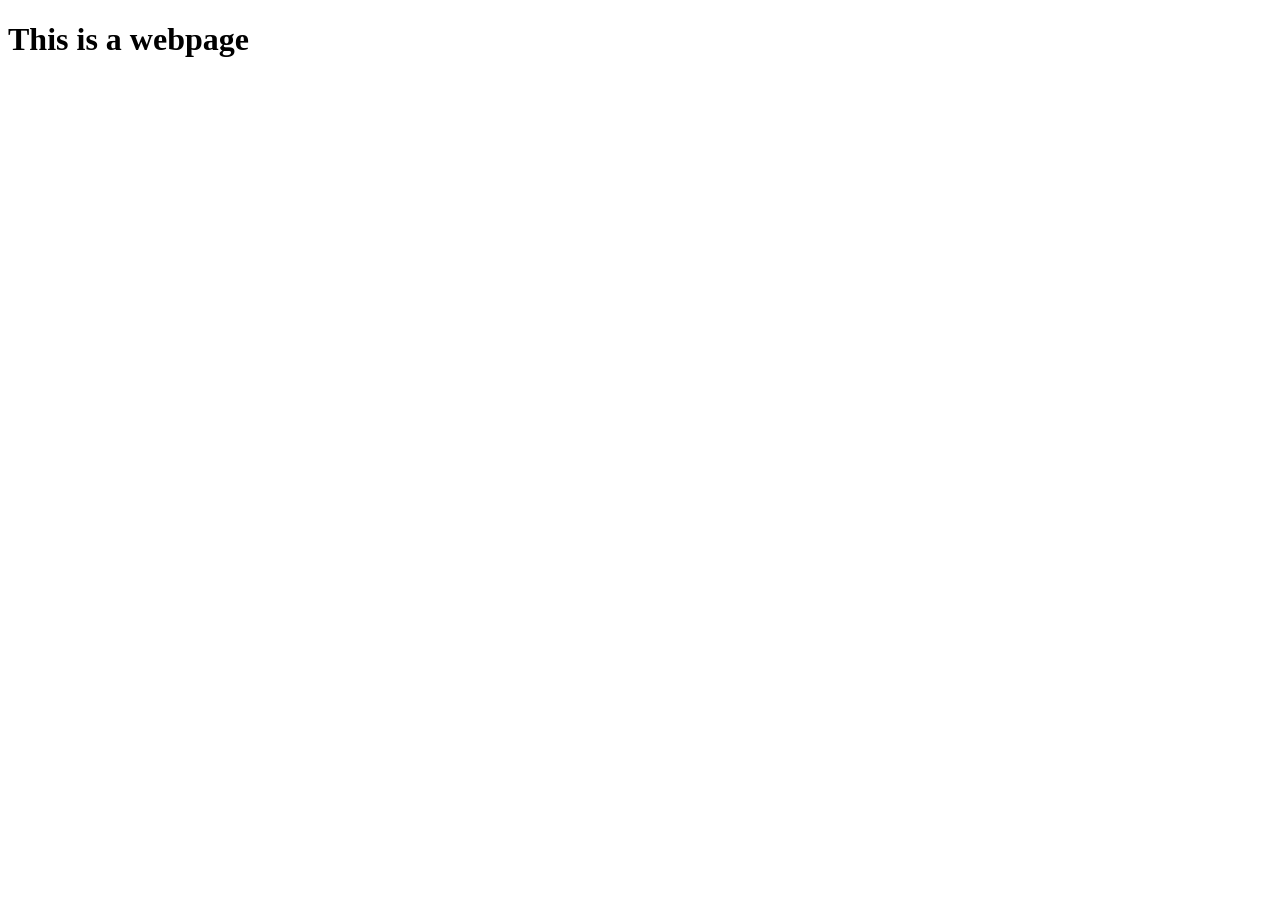
==== index.html @ 3c322d8f "First commit" ====
<!DOCTYPE html>
<html lang="en">
<head>
    <meta charset="UTF-8">
    <meta http-equiv="X-UA-Compatible" content="IE=edge">
    <meta name="viewport" content="width=device-width, initial-scale=1.0">
    <title>Document</title>
</head>
<body>
    <h1>
        This is a webpage 
    </h1>
</body>
</html>
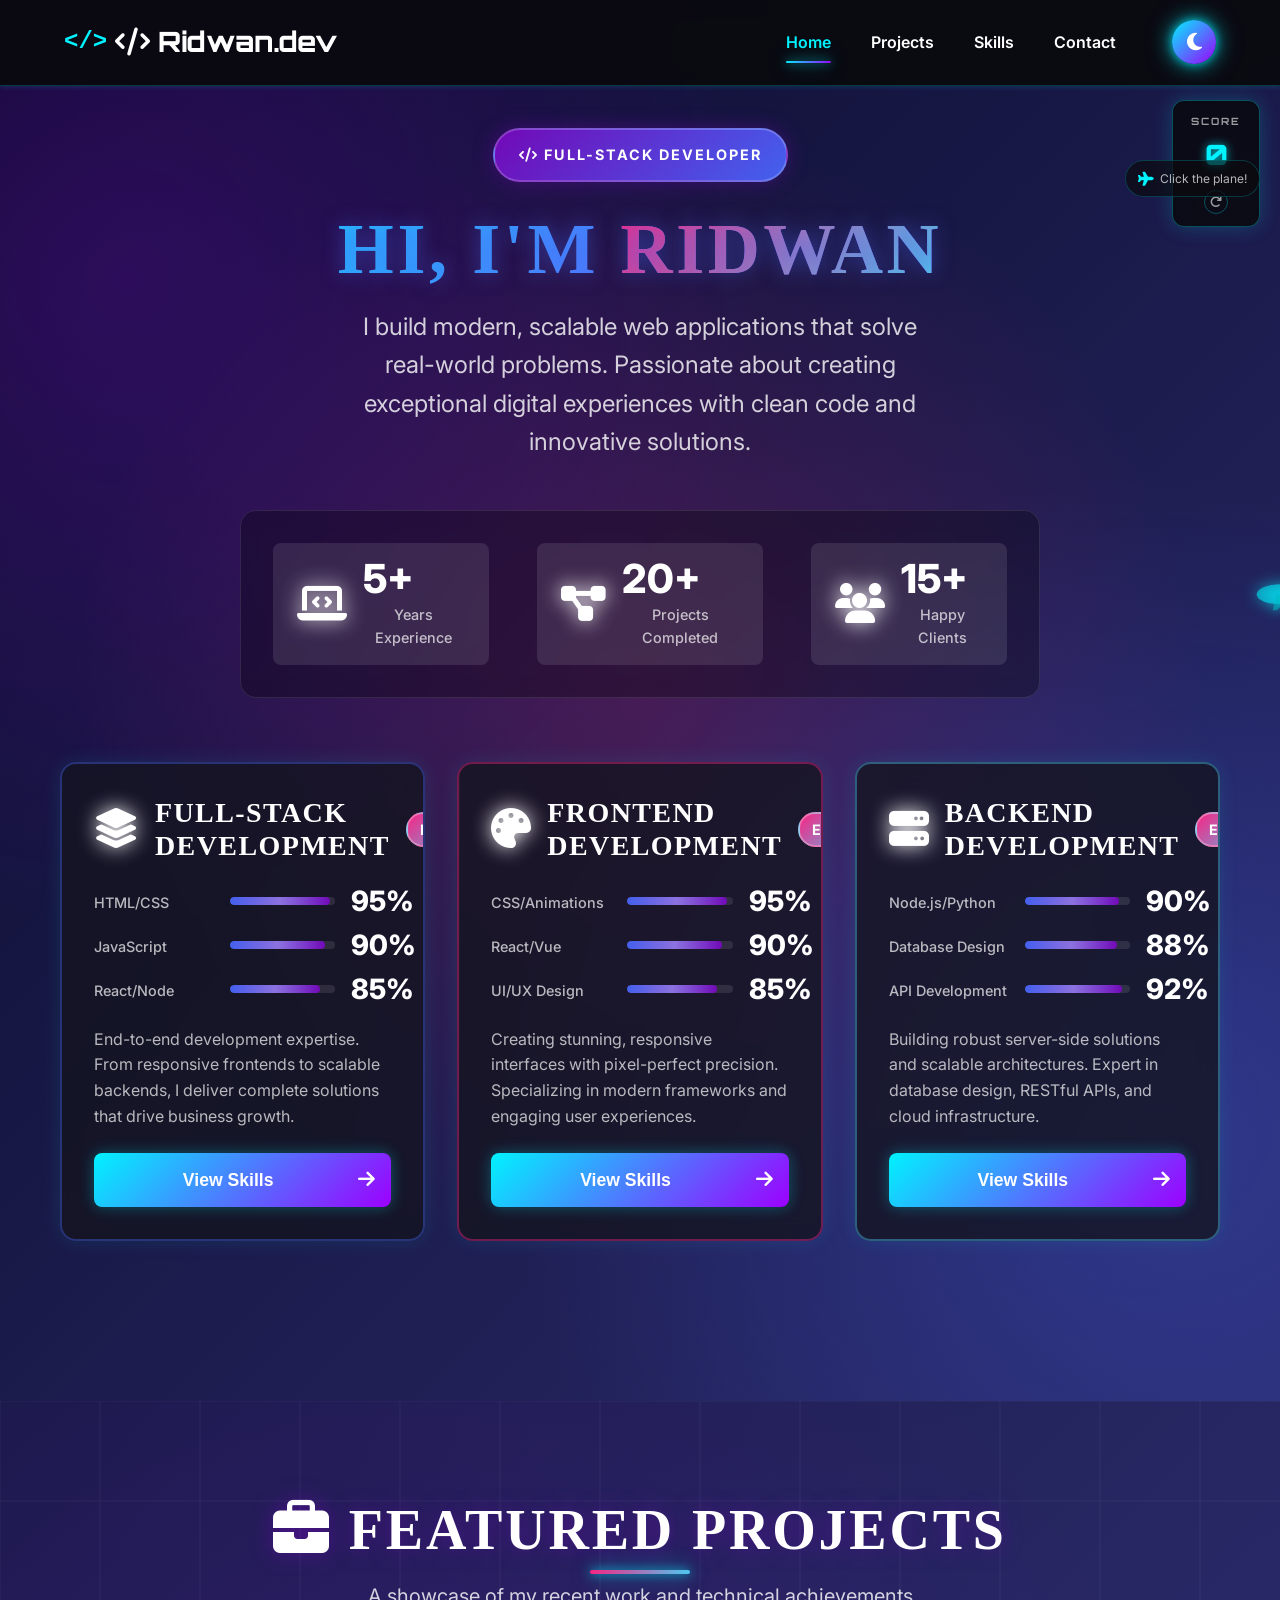
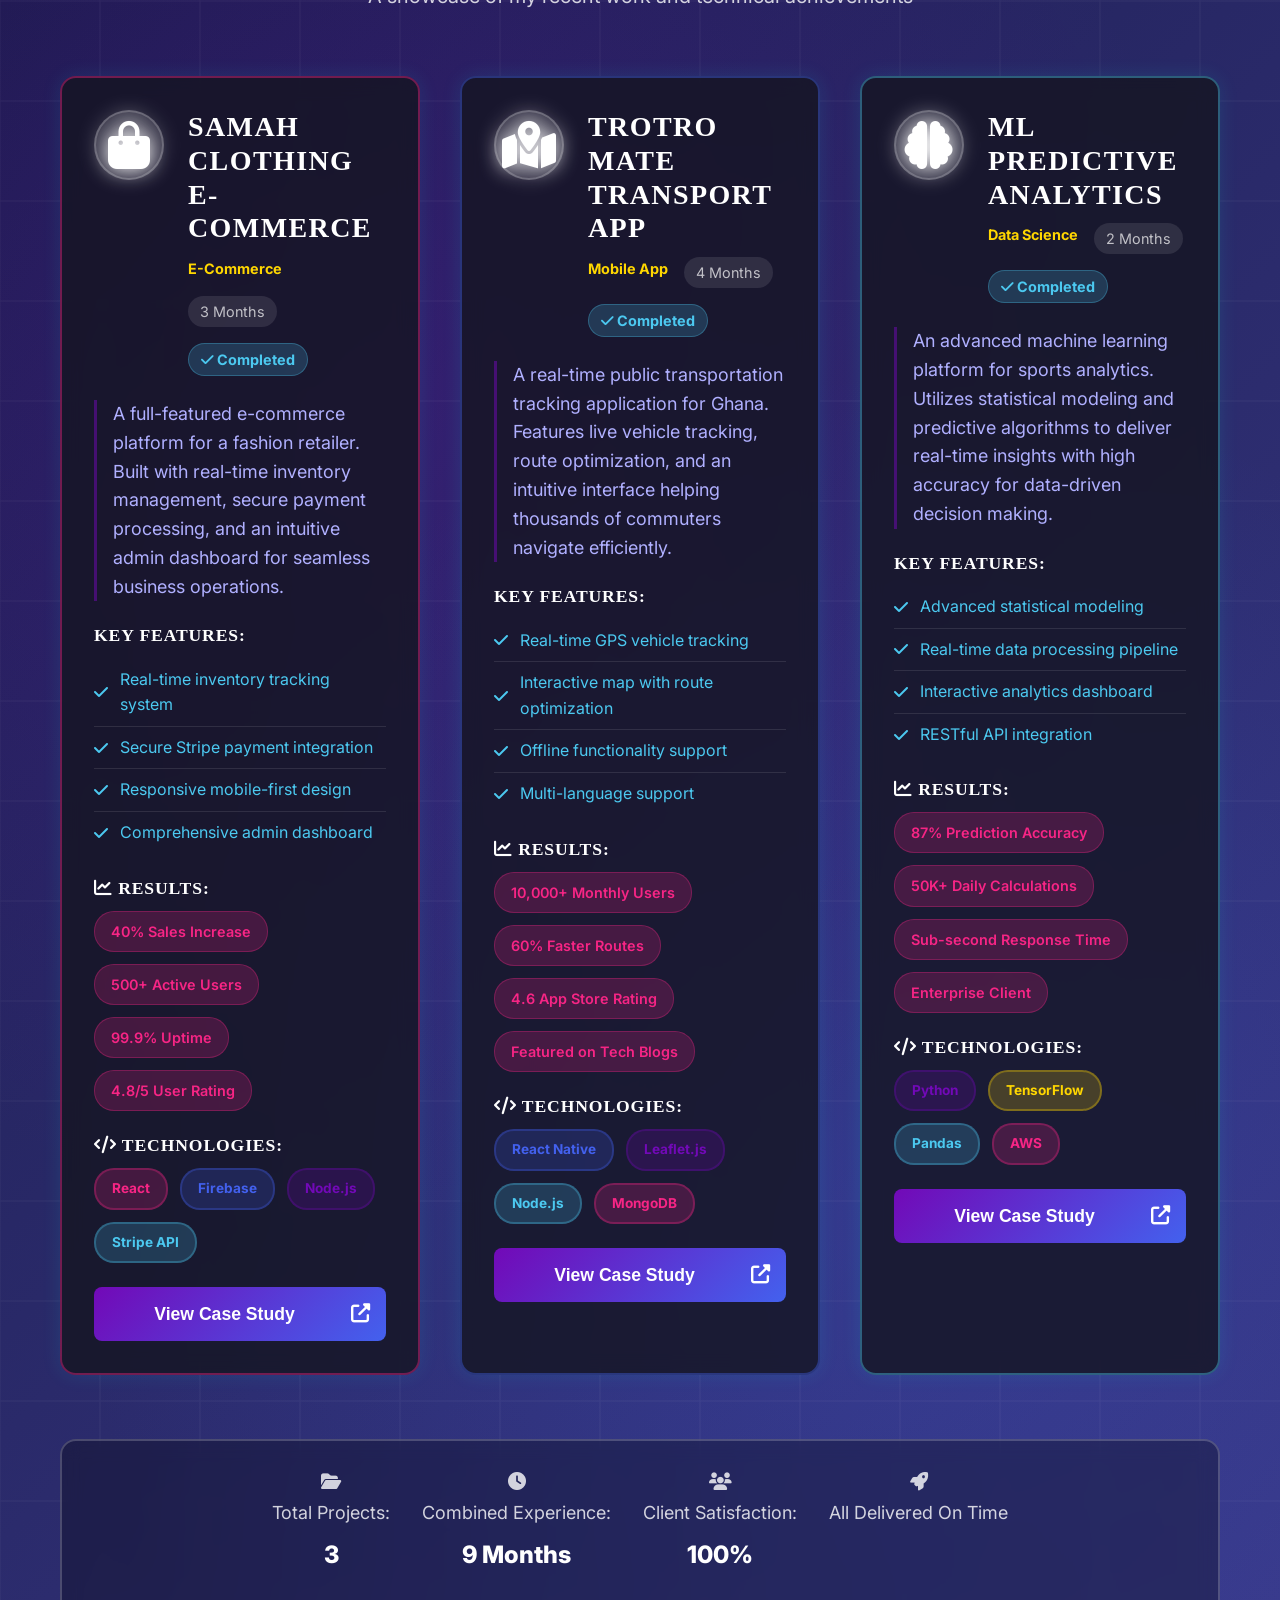
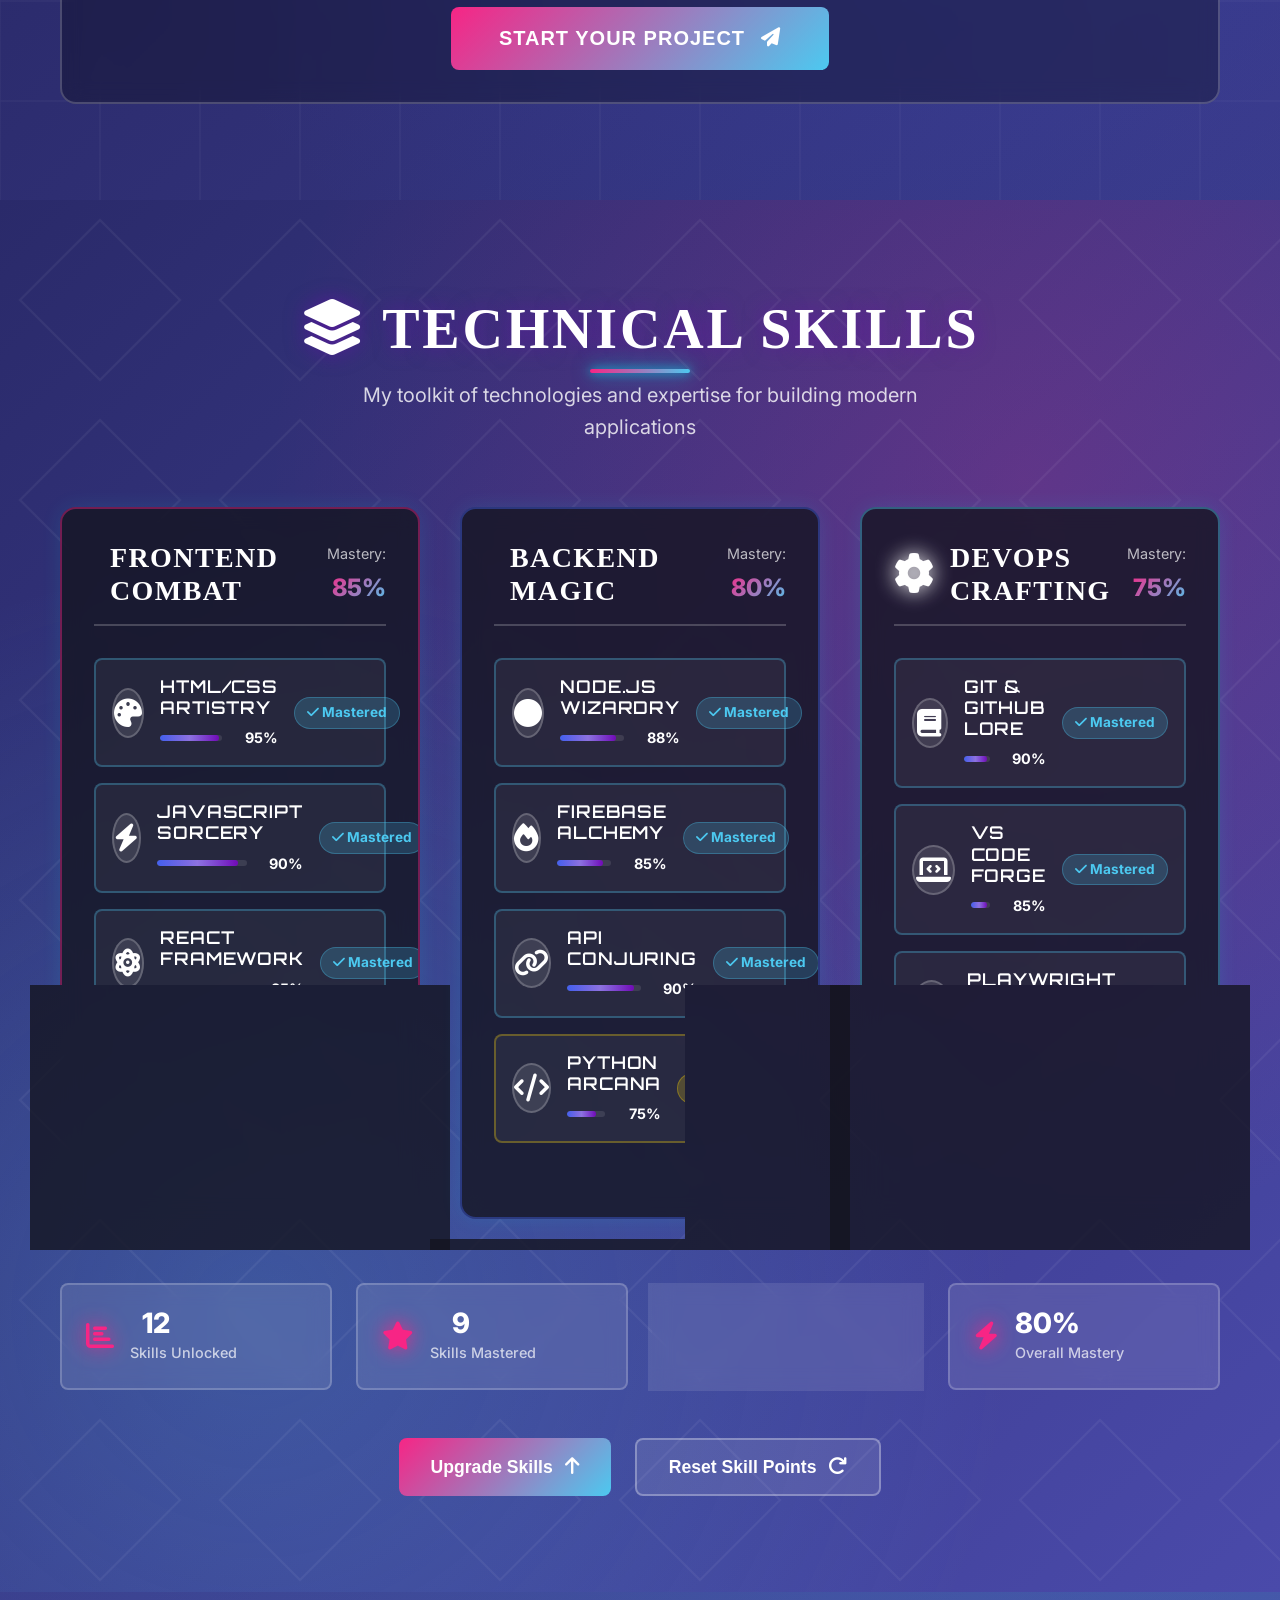
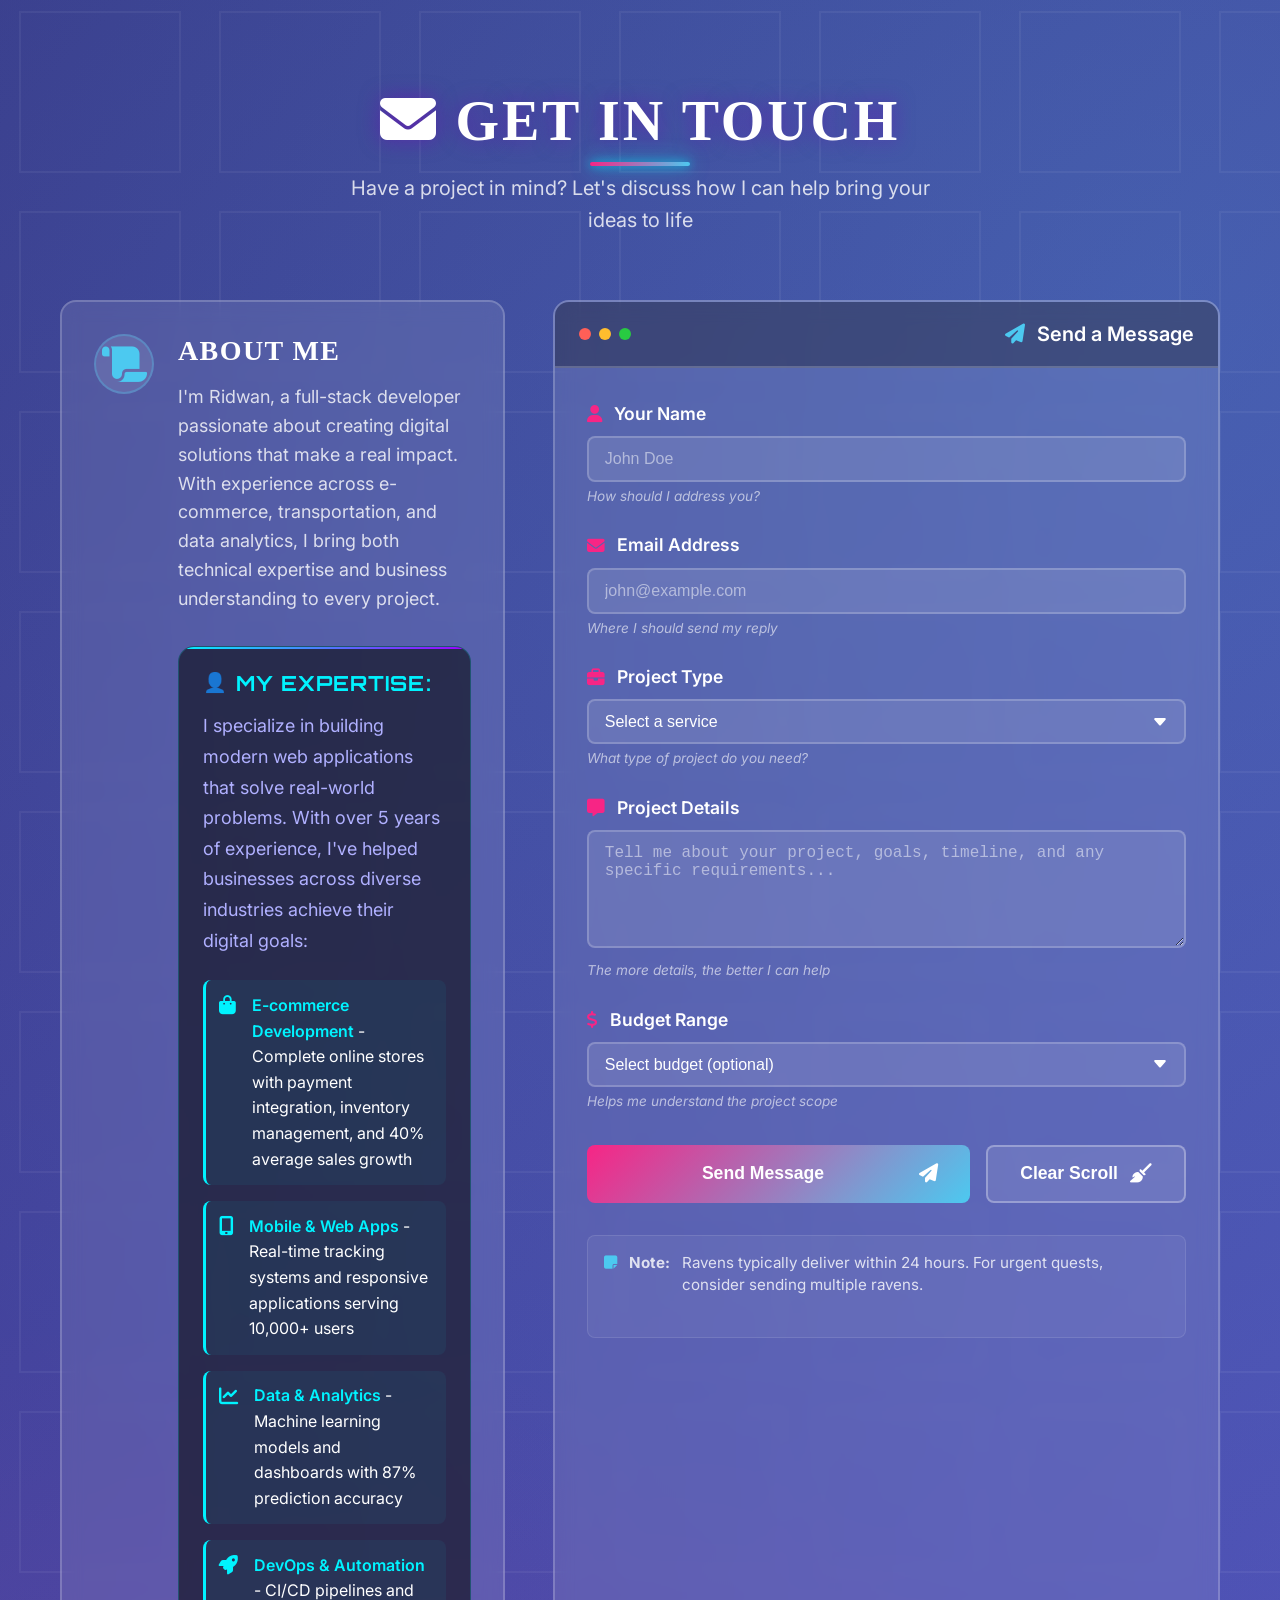
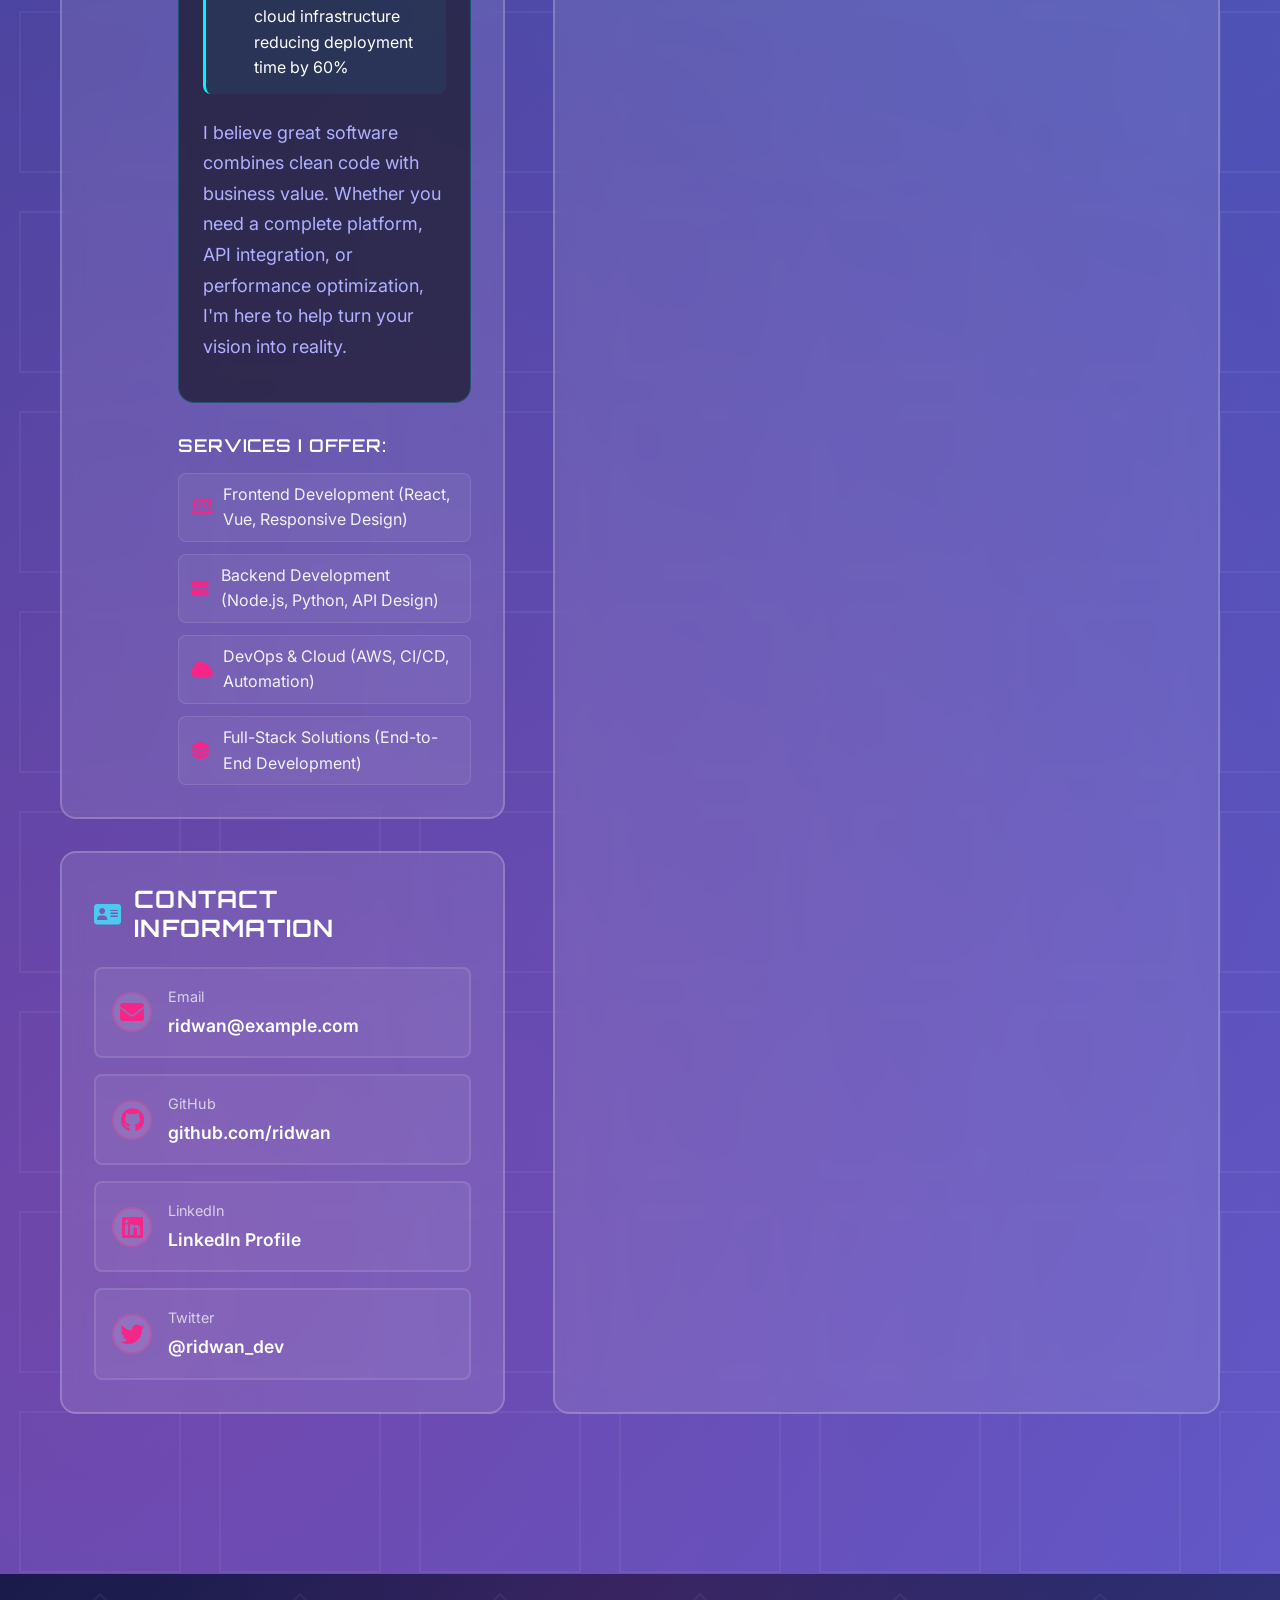
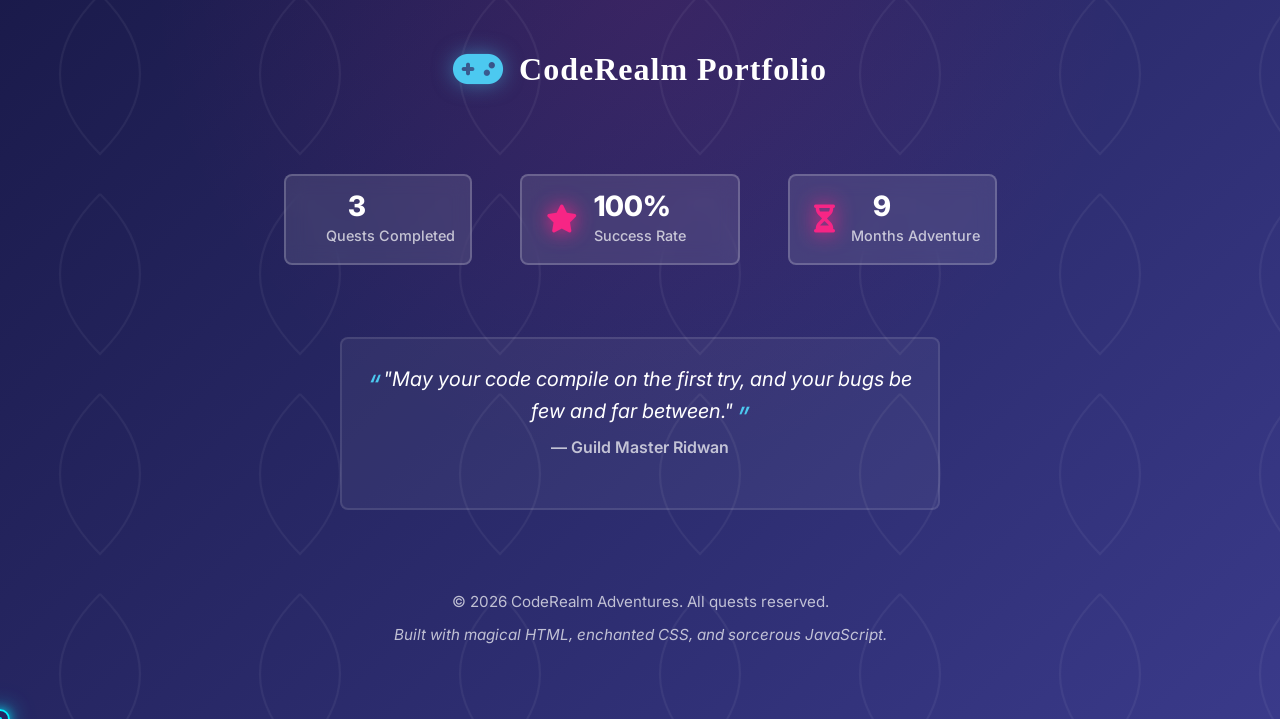
==== commit a66b0db7: "Initial portfolio upload: Cyberpunk RPG portfolio with interactive game overlay" ====
--- a/index.html
+++ b/index.html
@@ -2,13 +2,930 @@
 <html lang="en">
 <head>
     <meta charset="UTF-8">
-    <meta http-equiv="X-UA-Compatible" content="IE=edge">
     <meta name="viewport" content="width=device-width, initial-scale=1.0">
-    <title>Document</title>
+    <title>Ridwan - Portfolio</title>
+    <link rel="icon" href="data:image/svg+xml,<svg xmlns='http://www.w3.org/2000/svg' viewBox='0 0 100 100'><text y='.9em' font-size='90'>🎵</text></svg>">
+    <link rel="stylesheet" href="style.css">
+    <link rel="stylesheet" href="https://cdnjs.cloudflare.com/ajax/libs/font-awesome/6.4.0/css/all.min.css">
+    <link href="https://fonts.googleapis.com/css2?family=Orbitron:wght@400;500;700;900&family=Inter:wght@300;400;500;600;700&display=swap" rel="stylesheet">
+    <script src="https://cdnjs.cloudflare.com/ajax/libs/gsap/3.12.2/gsap.min.js"></script>
 </head>
 <body>
-    <h1>
-        This is a webpage 
-    </h1>
+    <!-- Game Overlay Canvas -->
+    <div id="game-overlay" class="game-overlay">
+        <canvas id="game-canvas"></canvas>
+        <div class="game-score">
+            <span class="score-label">SCORE</span>
+            <span id="score-value" class="score-value">0</span>
+            <button id="reset-score-btn" class="reset-score-btn" title="Reset Score">
+                <i class="fas fa-redo"></i>
+            </button>
+        </div>
+        <div class="game-instructions">
+            <i class="fas fa-plane"></i> Click the plane!
+        </div>
+    </div>
+    
+    <nav class="navbar">
+        <div class="container">
+            <a href="#hero" class="logo"><i class="fas fa-code"></i> Ridwan.dev</a>
+            <div class="nav-links">
+                <a href="#hero">Home</a>
+                <a href="#projects">Projects</a>
+                <a href="#skills">Skills</a>
+                <a href="#contact">Contact</a>
+                <button class="theme-toggle" id="themeToggle" aria-label="Toggle dark/light mode">
+                    <i class="fas fa-moon"></i>
+                    <i class="fas fa-sun"></i>
+                </button>
+            </div>
+            <button class="menu-toggle" aria-label="Toggle menu" aria-expanded="false"><i class="fas fa-bars"></i></button>
+        </div>
+    </nav>
+
+    <!-- Hero Section -->
+    <section id="hero" class="rpg-hero">
+        <div class="container">
+            <div class="rpg-title-section">
+                <div class="rpg-badge">
+                    <span class="rpg-badge-text"><i class="fas fa-code"></i> FULL-STACK DEVELOPER</span>
+                </div>
+                <h1 class="rpg-title">Hi, I'm <span class="rpg-highlight">Ridwan</span></h1>
+                <p class="rpg-subtitle">I build modern, scalable web applications that solve real-world problems. Passionate about creating exceptional digital experiences with clean code and innovative solutions.</p>
+                
+                <!-- Stats Display -->
+                <div class="rpg-stats-display">
+                    <div class="rpg-stat">
+                        <span class="rpg-stat-icon"><i class="fas fa-laptop-code"></i></span>
+                        <div class="rpg-stat-info">
+                            <span class="rpg-stat-value">5+</span>
+                            <span class="rpg-stat-label">Years Experience</span>
+                        </div>
+                    </div>
+                    <div class="rpg-stat">
+                        <span class="rpg-stat-icon"><i class="fas fa-project-diagram"></i></span>
+                        <div class="rpg-stat-info">
+                            <span class="rpg-stat-value">20+</span>
+                            <span class="rpg-stat-label">Projects Completed</span>
+                        </div>
+                    </div>
+                    <div class="rpg-stat">
+                        <span class="rpg-stat-icon"><i class="fas fa-users"></i></span>
+                        <div class="rpg-stat-info">
+                            <span class="rpg-stat-value">15+</span>
+                            <span class="rpg-stat-label">Happy Clients</span>
+                        </div>
+                    </div>
+                </div>
+            </div>
+
+            <!-- Specializations -->
+            <div class="character-classes">
+                <!-- Full-Stack Development -->
+                <div class="character-card" data-class="paladin">
+                    <div class="character-header">
+                        <span class="character-icon"><i class="fas fa-layer-group"></i></span>
+                        <h3 class="character-name">Full-Stack Development</h3>
+                        <span class="character-level">Expert</span>
+                    </div>
+                    <div class="character-stats">
+                        <div class="stat-bar">
+                            <span class="stat-label">HTML/CSS</span>
+                            <div class="stat-progress">
+                                <div class="stat-fill" style="width: 95%"></div>
+                            </div>
+                            <span class="stat-value">95%</span>
+                        </div>
+                        <div class="stat-bar">
+                            <span class="stat-label">JavaScript</span>
+                            <div class="stat-progress">
+                                <div class="stat-fill" style="width: 90%"></div>
+                            </div>
+                            <span class="stat-value">90%</span>
+                        </div>
+                        <div class="stat-bar">
+                            <span class="stat-label">React/Node</span>
+                            <div class="stat-progress">
+                                <div class="stat-fill" style="width: 85%"></div>
+                            </div>
+                            <span class="stat-value">85%</span>
+                        </div>
+                    </div>
+                    <p class="character-description">End-to-end development expertise. From responsive frontends to scalable backends, I deliver complete solutions that drive business growth.</p>
+                    <button class="btn-select-character" data-class="paladin">
+                        <span class="btn-text">View Skills</span>
+                        <span class="btn-icon"><i class="fas fa-arrow-right"></i></span>
+                    </button>
+                </div>
+
+                <!-- Frontend Development -->
+                <div class="character-card" data-class="ranger">
+                    <div class="character-header">
+                        <span class="character-icon"><i class="fas fa-palette"></i></span>
+                        <h3 class="character-name">Frontend Development</h3>
+                        <span class="character-level">Expert</span>
+                    </div>
+                    <div class="character-stats">
+                        <div class="stat-bar">
+                            <span class="stat-label">CSS/Animations</span>
+                            <div class="stat-progress">
+                                <div class="stat-fill" style="width: 95%"></div>
+                            </div>
+                            <span class="stat-value">95%</span>
+                        </div>
+                        <div class="stat-bar">
+                            <span class="stat-label">React/Vue</span>
+                            <div class="stat-progress">
+                                <div class="stat-fill" style="width: 90%"></div>
+                            </div>
+                            <span class="stat-value">90%</span>
+                        </div>
+                        <div class="stat-bar">
+                            <span class="stat-label">UI/UX Design</span>
+                            <div class="stat-progress">
+                                <div class="stat-fill" style="width: 85%"></div>
+                            </div>
+                            <span class="stat-value">85%</span>
+                        </div>
+                    </div>
+                    <p class="character-description">Creating stunning, responsive interfaces with pixel-perfect precision. Specializing in modern frameworks and engaging user experiences.</p>
+                    <button class="btn-select-character" data-class="ranger">
+                        <span class="btn-text">View Skills</span>
+                        <span class="btn-icon"><i class="fas fa-arrow-right"></i></span>
+                    </button>
+                </div>
+
+                <!-- Backend Development -->
+                <div class="character-card" data-class="wizard">
+                    <div class="character-header">
+                        <span class="character-icon"><i class="fas fa-server"></i></span>
+                        <h3 class="character-name">Backend Development</h3>
+                        <span class="character-level">Expert</span>
+                    </div>
+                    <div class="character-stats">
+                        <div class="stat-bar">
+                            <span class="stat-label">Node.js/Python</span>
+                            <div class="stat-progress">
+                                <div class="stat-fill" style="width: 90%"></div>
+                            </div>
+                            <span class="stat-value">90%</span>
+                        </div>
+                        <div class="stat-bar">
+                            <span class="stat-label">Database Design</span>
+                            <div class="stat-progress">
+                                <div class="stat-fill" style="width: 88%"></div>
+                            </div>
+                            <span class="stat-value">88%</span>
+                        </div>
+                        <div class="stat-bar">
+                            <span class="stat-label">API Development</span>
+                            <div class="stat-progress">
+                                <div class="stat-fill" style="width: 92%"></div>
+                            </div>
+                            <span class="stat-value">92%</span>
+                        </div>
+                    </div>
+                    <p class="character-description">Building robust server-side solutions and scalable architectures. Expert in database design, RESTful APIs, and cloud infrastructure.</p>
+                    <button class="btn-select-character" data-class="wizard">
+                        <span class="btn-text">View Skills</span>
+                        <span class="btn-icon"><i class="fas fa-arrow-right"></i></span>
+                    </button>
+                </div>
+            </div>
+
+            <!-- CTA Section -->
+            <div class="game-start-section" id="gameStartSection" style="display: none;">
+                <div class="selected-character-display">
+                    <h3>Ready to Work Together?</h3>
+                    <p>Specialization selected: <span id="selectedClassName" class="selected-class-name">Full-Stack Development</span></p>
+                    <button class="btn-start-adventure" id="startAdventure">
+                        <span class="btn-text">View My Projects</span>
+                        <span class="btn-icon"><i class="fas fa-arrow-right"></i></span>
+                    </button>
+                </div>
+            </div>
+        </div>
+    </section>
+
+    <!-- Projects Section -->
+    <section id="projects" class="rpg-quests">
+        <div class="container">
+            <div class="rpg-section-header">
+                <h2 class="rpg-section-title"><i class="fas fa-briefcase"></i> Featured Projects</h2>
+                <p class="rpg-section-subtitle">A showcase of my recent work and technical achievements</p>
+            </div>
+            
+            <div class="quests-grid">
+                <!-- Quest 1: Samah Clothing -->
+                <div class="quest-card" data-quest="merchant-guild">
+                    <div class="quest-header">
+                         <div class="quest-icon"><i class="fas fa-shopping-bag"></i></div>
+                        <div class="quest-title-section">
+                            <h3 class="quest-title">Samah Clothing E-Commerce</h3>
+                             <div class="quest-meta">
+                                <span class="quest-difficulty">E-Commerce</span>
+                                <span class="quest-duration">3 Months</span>
+                                <span class="quest-status completed"><i class="fas fa-check"></i> Completed</span>
+                            </div>
+                        </div>
+                    </div>
+                    
+                    <div class="quest-description">
+                        <p>A full-featured e-commerce platform for a fashion retailer. Built with real-time inventory management, secure payment processing, and an intuitive admin dashboard for seamless business operations.</p>
+                    </div>
+                    
+                    <div class="quest-objectives">
+                        <h4>Key Features:</h4>
+                        <ul class="objectives-list">
+                            <li class="objective completed"><i class="fas fa-check"></i> Real-time inventory tracking system</li>
+                            <li class="objective completed"><i class="fas fa-check"></i> Secure Stripe payment integration</li>
+                            <li class="objective completed"><i class="fas fa-check"></i> Responsive mobile-first design</li>
+                            <li class="objective completed"><i class="fas fa-check"></i> Comprehensive admin dashboard</li>
+                        </ul>
+                    </div>
+                    
+                     <div class="quest-loot">
+                        <h4><i class="fas fa-chart-line"></i> Results:</h4>
+                        <div class="loot-items">
+                            <span class="loot-item">40% Sales Increase</span>
+                            <span class="loot-item">500+ Active Users</span>
+                            <span class="loot-item">99.9% Uptime</span>
+                            <span class="loot-item">4.8/5 User Rating</span>
+                        </div>
+                    </div>
+                    
+                     <div class="quest-skills">
+                        <h4><i class="fas fa-code"></i> Technologies:</h4>
+                        <div class="skill-tags">
+                            <span class="skill-tag fire">React</span>
+                            <span class="skill-tag combat">Firebase</span>
+                            <span class="skill-tag magic">Node.js</span>
+                            <span class="skill-tag crafting">Stripe API</span>
+                        </div>
+                    </div>
+                    
+                    <button class="btn-view-quest" data-quest="merchant-guild">
+                        <span class="btn-text">View Case Study</span>
+                        <span class="btn-icon"><i class="fas fa-external-link-alt"></i></span>
+                    </button>
+                </div>
+                
+                <!-- Project 2: Trotro Mate -->
+                <div class="quest-card" data-quest="transport-network">
+                    <div class="quest-header">
+                        <div class="quest-icon"><i class="fas fa-map-marked-alt"></i></div>
+                        <div class="quest-title-section">
+                            <h3 class="quest-title">Trotro Mate Transport App</h3>
+                            <div class="quest-meta">
+                                <span class="quest-difficulty">Mobile App</span>
+                                <span class="quest-duration">4 Months</span>
+                                <span class="quest-status completed"><i class="fas fa-check"></i> Completed</span>
+                            </div>
+                        </div>
+                    </div>
+                    
+                    <div class="quest-description">
+                        <p>A real-time public transportation tracking application for Ghana. Features live vehicle tracking, route optimization, and an intuitive interface helping thousands of commuters navigate efficiently.</p>
+                    </div>
+                    
+                    <div class="quest-objectives">
+                        <h4>Key Features:</h4>
+                        <ul class="objectives-list">
+                            <li class="objective completed"><i class="fas fa-check"></i> Real-time GPS vehicle tracking</li>
+                            <li class="objective completed"><i class="fas fa-check"></i> Interactive map with route optimization</li>
+                            <li class="objective completed"><i class="fas fa-check"></i> Offline functionality support</li>
+                            <li class="objective completed"><i class="fas fa-check"></i> Multi-language support</li>
+                        </ul>
+                    </div>
+                    
+                    <div class="quest-loot">
+                        <h4><i class="fas fa-chart-line"></i> Results:</h4>
+                        <div class="loot-items">
+                            <span class="loot-item">10,000+ Monthly Users</span>
+                            <span class="loot-item">60% Faster Routes</span>
+                            <span class="loot-item">4.6 App Store Rating</span>
+                            <span class="loot-item">Featured on Tech Blogs</span>
+                        </div>
+                    </div>
+                    
+                    <div class="quest-skills">
+                        <h4><i class="fas fa-code"></i> Technologies:</h4>
+                        <div class="skill-tags">
+                            <span class="skill-tag combat">React Native</span>
+                            <span class="skill-tag magic">Leaflet.js</span>
+                            <span class="skill-tag crafting">Node.js</span>
+                            <span class="skill-tag fire">MongoDB</span>
+                        </div>
+                    </div>
+                    
+                    <button class="btn-view-quest" data-quest="transport-network">
+                        <span class="btn-text">View Case Study</span>
+                        <span class="btn-icon"><i class="fas fa-external-link-alt"></i></span>
+                    </button>
+                </div>
+                
+                <!-- Project 3: Predictive Analytics Dashboard -->
+                <div class="quest-card" data-quest="probability-challenge">
+                    <div class="quest-header">
+                        <div class="quest-icon"><i class="fas fa-brain"></i></div>
+                        <div class="quest-title-section">
+                            <h3 class="quest-title">ML Predictive Analytics</h3>
+                            <div class="quest-meta">
+                                <span class="quest-difficulty">Data Science</span>
+                                <span class="quest-duration">2 Months</span>
+                                <span class="quest-status completed"><i class="fas fa-check"></i> Completed</span>
+                            </div>
+                        </div>
+                    </div>
+                    
+                    <div class="quest-description">
+                        <p>An advanced machine learning platform for sports analytics. Utilizes statistical modeling and predictive algorithms to deliver real-time insights with high accuracy for data-driven decision making.</p>
+                    </div>
+                    
+                    <div class="quest-objectives">
+                        <h4>Key Features:</h4>
+                        <ul class="objectives-list">
+                            <li class="objective completed"><i class="fas fa-check"></i> Advanced statistical modeling</li>
+                            <li class="objective completed"><i class="fas fa-check"></i> Real-time data processing pipeline</li>
+                            <li class="objective completed"><i class="fas fa-check"></i> Interactive analytics dashboard</li>
+                            <li class="objective completed"><i class="fas fa-check"></i> RESTful API integration</li>
+                        </ul>
+                    </div>
+                    
+                    <div class="quest-loot">
+                        <h4><i class="fas fa-chart-line"></i> Results:</h4>
+                        <div class="loot-items">
+                            <span class="loot-item">87% Prediction Accuracy</span>
+                            <span class="loot-item">50K+ Daily Calculations</span>
+                            <span class="loot-item">Sub-second Response Time</span>
+                            <span class="loot-item">Enterprise Client</span>
+                        </div>
+                    </div>
+                    
+                    <div class="quest-skills">
+                        <h4><i class="fas fa-code"></i> Technologies:</h4>
+                        <div class="skill-tags">
+                            <span class="skill-tag magic">Python</span>
+                            <span class="skill-tag arcane">TensorFlow</span>
+                            <span class="skill-tag crafting">Pandas</span>
+                            <span class="skill-tag fire">AWS</span>
+                        </div>
+                    </div>
+                    
+                    <button class="btn-view-quest" data-quest="probability-challenge">
+                        <span class="btn-text">View Case Study</span>
+                        <span class="btn-icon"><i class="fas fa-external-link-alt"></i></span>
+                    </button>
+                </div>
+            </div>
+            
+            <div class="quest-log-footer">
+                <p class="quest-log-stats">
+                    <span class="stat"><i class="fas fa-folder-open"></i> Total Projects: <strong>3</strong></span>
+                    <span class="stat"><i class="fas fa-clock"></i> Combined Experience: <strong>9 Months</strong></span>
+                    <span class="stat"><i class="fas fa-users"></i> Client Satisfaction: <strong>100%</strong></span>
+                    <span class="stat"><i class="fas fa-rocket"></i> All Delivered On Time</span>
+                </p>
+                <button class="btn-accept-quest" id="acceptNewQuest">
+                    <span class="btn-text">Start Your Project</span>
+                    <span class="btn-icon"><i class="fas fa-paper-plane"></i></span>
+                </button>
+            </div>
+        </div>
+    </section>
+
+    <!-- Skills Section -->
+    <section id="skills" class="rpg-skill-tree">
+        <div class="container">
+            <div class="rpg-section-header">
+                <h2 class="rpg-section-title"><i class="fas fa-layer-group"></i> Technical Skills</h2>
+                <p class="rpg-section-subtitle">My toolkit of technologies and expertise for building modern applications</p>
+            </div>
+            
+            <div class="skill-tree-container">
+                <!-- Frontend Combat Branch -->
+                <div class="skill-branch" data-branch="frontend">
+                    <div class="branch-header">
+                        <div class="branch-icon"><i class="fas fa-swords"></i></div>
+                        <h3 class="branch-title">Frontend Combat</h3>
+                        <div class="branch-level">
+                            <span class="level-label">Mastery:</span>
+                            <span class="level-value">85%</span>
+                        </div>
+                    </div>
+                    
+                    <div class="skill-nodes">
+                        <div class="skill-node unlocked" data-skill="html-css">
+                            <div class="node-icon"><i class="fas fa-palette"></i></div>
+                            <div class="node-info">
+                                <h4 class="node-title">HTML/CSS Artistry</h4>
+                                <div class="node-progress">
+                                    <div class="progress-bar">
+                                        <div class="progress-fill" style="width: 95%"></div>
+                                    </div>
+                                    <span class="progress-value">95%</span>
+                                </div>
+                            </div>
+                            <div class="node-status"><i class="fas fa-check"></i> Mastered</div>
+                        </div>
+                        
+                        <div class="skill-node unlocked" data-skill="javascript">
+                            <div class="node-icon"><i class="fas fa-bolt"></i></div>
+                            <div class="node-info">
+                                <h4 class="node-title">JavaScript Sorcery</h4>
+                                <div class="node-progress">
+                                    <div class="progress-bar">
+                                        <div class="progress-fill" style="width: 90%"></div>
+                                    </div>
+                                    <span class="progress-value">90%</span>
+                                </div>
+                            </div>
+                            <div class="node-status"><i class="fas fa-check"></i> Mastered</div>
+                        </div>
+                        
+                        <div class="skill-node unlocked" data-skill="react">
+                            <div class="node-icon"><i class="fas fa-atom"></i></div>
+                            <div class="node-info">
+                                <h4 class="node-title">React Framework</h4>
+                                <div class="node-progress">
+                                    <div class="progress-bar">
+                                        <div class="progress-fill" style="width: 85%"></div>
+                                    </div>
+                                    <span class="progress-value">85%</span>
+                                </div>
+                            </div>
+                            <div class="node-status"><i class="fas fa-check"></i> Mastered</div>
+                        </div>
+                        
+                        <div class="skill-node learning" data-skill="animations">
+                            <div class="node-icon"><i class="fas fa-magic"></i></div>
+                            <div class="node-info">
+                                <h4 class="node-title">Advanced Animations</h4>
+                                <div class="node-progress">
+                                    <div class="progress-bar">
+                                        <div class="progress-fill" style="width: 70%"></div>
+                                    </div>
+                                    <span class="progress-value">70%</span>
+                                </div>
+                            </div>
+                            <div class="node-status"><i class="fas fa-book"></i> Learning</div>
+                        </div>
+                    </div>
+                </div>
+                
+                <!-- Backend Magic Branch -->
+                <div class="skill-branch" data-branch="backend">
+                    <div class="branch-header">
+                        <div class="branch-icon"><i class="fas fa-crystal-ball"></i></div>
+                        <h3 class="branch-title">Backend Magic</h3>
+                        <div class="branch-level">
+                            <span class="level-label">Mastery:</span>
+                            <span class="level-value">80%</span>
+                        </div>
+                    </div>
+                    
+                    <div class="skill-nodes">
+                        <div class="skill-node unlocked" data-skill="nodejs">
+                            <div class="node-icon"><i class="fas fa-circle"></i></div>
+                            <div class="node-info">
+                                <h4 class="node-title">Node.js Wizardry</h4>
+                                <div class="node-progress">
+                                    <div class="progress-bar">
+                                        <div class="progress-fill" style="width: 88%"></div>
+                                    </div>
+                                    <span class="progress-value">88%</span>
+                                </div>
+                            </div>
+                            <div class="node-status"><i class="fas fa-check"></i> Mastered</div>
+                        </div>
+                        
+                        <div class="skill-node unlocked" data-skill="firebase">
+                            <div class="node-icon"><i class="fas fa-fire"></i></div>
+                            <div class="node-info">
+                                <h4 class="node-title">Firebase Alchemy</h4>
+                                <div class="node-progress">
+                                    <div class="progress-bar">
+                                        <div class="progress-fill" style="width: 85%"></div>
+                                    </div>
+                                    <span class="progress-value">85%</span>
+                                </div>
+                            </div>
+                            <div class="node-status"><i class="fas fa-check"></i> Mastered</div>
+                        </div>
+                        
+                        <div class="skill-node unlocked" data-skill="api">
+                            <div class="node-icon"><i class="fas fa-link"></i></div>
+                            <div class="node-info">
+                                <h4 class="node-title">API Conjuring</h4>
+                                <div class="node-progress">
+                                    <div class="progress-bar">
+                                        <div class="progress-fill" style="width: 90%"></div>
+                                    </div>
+                                    <span class="progress-value">90%</span>
+                                </div>
+                            </div>
+                            <div class="node-status"><i class="fas fa-check"></i> Mastered</div>
+                        </div>
+                        
+                        <div class="skill-node learning" data-skill="python">
+                            <div class="node-icon"><i class="fas fa-code"></i></div>
+                            <div class="node-info">
+                                <h4 class="node-title">Python Arcana</h4>
+                                <div class="node-progress">
+                                    <div class="progress-bar">
+                                        <div class="progress-fill" style="width: 75%"></div>
+                                    </div>
+                                    <span class="progress-value">75%</span>
+                                </div>
+                            </div>
+                            <div class="node-status"><i class="fas fa-book"></i> Learning</div>
+                        </div>
+                    </div>
+                </div>
+                
+                <!-- DevOps Crafting Branch -->
+                <div class="skill-branch" data-branch="devops">
+                    <div class="branch-header">
+                        <div class="branch-icon"><i class="fas fa-cog"></i></div>
+                        <h3 class="branch-title">DevOps Crafting</h3>
+                        <div class="branch-level">
+                            <span class="level-label">Mastery:</span>
+                            <span class="level-value">75%</span>
+                        </div>
+                    </div>
+                    
+                    <div class="skill-nodes">
+                        <div class="skill-node unlocked" data-skill="git">
+                            <div class="node-icon"><i class="fas fa-book"></i></div>
+                            <div class="node-info">
+                                <h4 class="node-title">Git & GitHub Lore</h4>
+                                <div class="node-progress">
+                                    <div class="progress-bar">
+                                        <div class="progress-fill" style="width: 90%"></div>
+                                    </div>
+                                    <span class="progress-value">90%</span>
+                                </div>
+                            </div>
+                            <div class="node-status"><i class="fas fa-check"></i> Mastered</div>
+                        </div>
+                        
+                        <div class="skill-node unlocked" data-skill="vscode">
+                            <div class="node-icon"><i class="fas fa-laptop-code"></i></div>
+                            <div class="node-info">
+                                <h4 class="node-title">VS Code Forge</h4>
+                                <div class="node-progress">
+                                    <div class="progress-bar">
+                                        <div class="progress-fill" style="width: 85%"></div>
+                                    </div>
+                                    <span class="progress-value">85%</span>
+                                </div>
+                            </div>
+                            <div class="node-status"><i class="fas fa-check"></i> Mastered</div>
+                        </div>
+                        
+                        <div class="skill-node unlocked" data-skill="playwright">
+                            <div class="node-icon"><i class="fas fa-theater-masks"></i></div>
+                            <div class="node-info">
+                                <h4 class="node-title">Playwright Automation</h4>
+                                <div class="node-progress">
+                                    <div class="progress-bar">
+                                        <div class="progress-fill" style="width: 80%"></div>
+                                    </div>
+                                    <span class="progress-value">80%</span>
+                                </div>
+                            </div>
+                            <div class="node-status"><i class="fas fa-check"></i> Mastered</div>
+                        </div>
+                        
+                        <div class="skill-node learning" data-skill="deployment">
+                            <div class="node-icon"><i class="fas fa-rocket"></i></div>
+                            <div class="node-info">
+                                <h4 class="node-title">Cloud Deployment</h4>
+                                <div class="node-progress">
+                                    <div class="progress-bar">
+                                        <div class="progress-fill" style="width: 65%"></div>
+                                    </div>
+                                    <span class="progress-value">65%</span>
+                                </div>
+                            </div>
+                            <div class="node-status"><i class="fas fa-book"></i> Learning</div>
+                        </div>
+                    </div>
+                </div>
+            </div>
+            
+            <div class="skill-tree-stats">
+                <div class="stat-card">
+                    <div class="stat-icon"><i class="fas fa-chart-bar"></i></div>
+                    <div class="stat-info">
+                        <span class="stat-value">12</span>
+                        <span class="stat-label">Skills Unlocked</span>
+                    </div>
+                </div>
+                <div class="stat-card">
+                    <div class="stat-icon"><i class="fas fa-star"></i></div>
+                    <div class="stat-info">
+                        <span class="stat-value">9</span>
+                        <span class="stat-label">Skills Mastered</span>
+                    </div>
+                </div>
+                <div class="stat-card">
+                    <div class="stat-icon"><i class="fas fa-book"></i></div>
+                    <div class="stat-info">
+                        <span class="stat-value">3</span>
+                        <span class="stat-label">In Progress</span>
+                    </div>
+                </div>
+                <div class="stat-card">
+                    <div class="stat-icon"><i class="fas fa-bolt"></i></div>
+                    <div class="stat-info">
+                        <span class="stat-value">80%</span>
+                        <span class="stat-label">Overall Mastery</span>
+                    </div>
+                </div>
+            </div>
+            
+            <div class="skill-tree-actions">
+                <button class="btn-upgrade-skills" id="upgradeSkills">
+                    <span class="btn-text">Upgrade Skills</span>
+                    <span class="btn-icon"><i class="fas fa-arrow-up"></i></span>
+                </button>
+                <button class="btn-reset-tree" id="resetTree">
+                    <span class="btn-text">Reset Skill Points</span>
+                    <span class="btn-icon"><i class="fas fa-redo"></i></span>
+                </button>
+            </div>
+        </div>
+    </section>
+
+    <!-- Contact Section -->
+    <section id="contact" class="rpg-contact-guild">
+        <div class="container">
+            <div class="rpg-section-header">
+                <h2 class="rpg-section-title"><i class="fas fa-envelope"></i> Get In Touch</h2>
+                <p class="rpg-section-subtitle">Have a project in mind? Let's discuss how I can help bring your ideas to life</p>
+            </div>
+            
+            <div class="guild-content">
+                <div class="guild-info">
+                    <div class="guild-card">
+                        <div class="guild-icon">
+                            <i class="fas fa-scroll"></i>
+                        </div>
+                        <div class="guild-details">
+                            <h3 class="guild-title">About Me</h3>
+                            <p class="guild-description">I'm Ridwan, a full-stack developer passionate about creating digital solutions that make a real impact. With experience across e-commerce, transportation, and data analytics, I bring both technical expertise and business understanding to every project.</p>
+                             
+                            <div class="personal-bio">
+                                <h4>My Expertise:</h4>
+                                <p>I specialize in building modern web applications that solve real-world problems. With over 5 years of experience, I've helped businesses across diverse industries achieve their digital goals:</p>
+                                <ul class="bio-list">
+                                    <li class="bio-item">
+                                        <i class="fas fa-shopping-bag"></i>
+                                        <span><strong>E-commerce Development</strong> - Complete online stores with payment integration, inventory management, and 40% average sales growth</span>
+                                    </li>
+                                    <li class="bio-item">
+                                        <i class="fas fa-mobile-alt"></i>
+                                        <span><strong>Mobile & Web Apps</strong> - Real-time tracking systems and responsive applications serving 10,000+ users</span>
+                                    </li>
+                                    <li class="bio-item">
+                                        <i class="fas fa-chart-line"></i>
+                                        <span><strong>Data & Analytics</strong> - Machine learning models and dashboards with 87% prediction accuracy</span>
+                                    </li>
+                                    <li class="bio-item">
+                                        <i class="fas fa-rocket"></i>
+                                        <span><strong>DevOps & Automation</strong> - CI/CD pipelines and cloud infrastructure reducing deployment time by 60%</span>
+                                    </li>
+                                </ul>
+                                <p>I believe great software combines clean code with business value. Whether you need a complete platform, API integration, or performance optimization, I'm here to help turn your vision into reality.</p>
+                            </div>
+                             
+                            <div class="guild-quest-types">
+                                <h4>Services I Offer:</h4>
+                                <ul class="quest-types-list">
+                                    <li class="quest-type">
+                                        <i class="fas fa-laptop-code"></i>
+                                        <span>Frontend Development (React, Vue, Responsive Design)</span>
+                                    </li>
+                                    <li class="quest-type">
+                                        <i class="fas fa-server"></i>
+                                        <span>Backend Development (Node.js, Python, API Design)</span>
+                                    </li>
+                                    <li class="quest-type">
+                                        <i class="fas fa-cloud"></i>
+                                        <span>DevOps & Cloud (AWS, CI/CD, Automation)</span>
+                                    </li>
+                                    <li class="quest-type">
+                                        <i class="fas fa-layer-group"></i>
+                                        <span>Full-Stack Solutions (End-to-End Development)</span>
+                                    </li>
+                                </ul>
+                            </div>
+                        </div>
+                    </div>
+                    
+                    <div class="guild-contacts">
+                        <h3 class="contacts-title">
+                            <i class="fas fa-address-card"></i>
+                            Contact Information
+                        </h3>
+                        <div class="contact-methods">
+                            <a href="mailto:ridwan@example.com" class="rpg-contact-link">
+                                <span class="contact-icon">
+                                    <i class="fas fa-envelope"></i>
+                                </span>
+                                <span class="contact-info">
+                                    <span class="contact-label">Email</span>
+                                    <span class="contact-value">ridwan@example.com</span>
+                                </span>
+                            </a>
+                            <a href="https://github.com/ridwan" class="rpg-contact-link" target="_blank">
+                                <span class="contact-icon">
+                                    <i class="fab fa-github"></i>
+                                </span>
+                                <span class="contact-info">
+                                    <span class="contact-label">GitHub</span>
+                                    <span class="contact-value">github.com/ridwan</span>
+                                </span>
+                            </a>
+                            <a href="#" class="rpg-contact-link">
+                                <span class="contact-icon">
+                                    <i class="fab fa-linkedin"></i>
+                                </span>
+                                <span class="contact-info">
+                                    <span class="contact-label">LinkedIn</span>
+                                    <span class="contact-value">LinkedIn Profile</span>
+                                </span>
+                            </a>
+                            <a href="#" class="rpg-contact-link">
+                                <span class="contact-icon">
+                                    <i class="fab fa-twitter"></i>
+                                </span>
+                                <span class="contact-info">
+                                    <span class="contact-label">Twitter</span>
+                                    <span class="contact-value">@ridwan_dev</span>
+                                </span>
+                            </a>
+                        </div>
+                    </div>
+                </div>
+                
+                <div class="guild-scroll">
+                    <div class="scroll-header">
+                        <div class="scroll-dots">
+                            <span class="scroll-dot red"></span>
+                            <span class="scroll-dot yellow"></span>
+                            <span class="scroll-dot green"></span>
+                        </div>
+                        <span class="scroll-title">
+                            <i class="fas fa-paper-plane"></i>
+                            Send a Message
+                        </span>
+                    </div>
+                    
+                    <form class="rpg-contact-form">
+                        <div class="form-field">
+                            <label for="adventurerName" class="form-label">
+                                <i class="fas fa-user"></i>
+                                Your Name
+                            </label>
+                            <input type="text" id="adventurerName" placeholder="John Doe" required>
+                            <div class="field-hint">How should I address you?</div>
+                        </div>
+                        
+                        <div class="form-field">
+                            <label for="scrollAddress" class="form-label">
+                                <i class="fas fa-envelope"></i>
+                                Email Address
+                            </label>
+                            <input type="email" id="scrollAddress" placeholder="john@example.com" required>
+                            <div class="field-hint">Where I should send my reply</div>
+                        </div>
+                        
+                        <div class="form-field">
+                            <label for="questType" class="form-label">
+                                <i class="fas fa-briefcase"></i>
+                                Project Type
+                            </label>
+                            <select id="questType" required>
+                                <option value="" disabled selected>Select a service</option>
+                                <option value="frontend">Frontend Development</option>
+                                <option value="backend">Backend Development</option>
+                                <option value="devops">DevOps & Cloud</option>
+                                <option value="fullstack">Full-Stack Solution</option>
+                                <option value="consultation">Technical Consultation</option>
+                            </select>
+                            <div class="field-hint">What type of project do you need?</div>
+                        </div>
+                        
+                        <div class="form-field">
+                            <label for="questDetails" class="form-label">
+                                <i class="fas fa-comment-alt"></i>
+                                Project Details
+                            </label>
+                            <textarea id="questDetails" placeholder="Tell me about your project, goals, timeline, and any specific requirements..." rows="5" required></textarea>
+                            <div class="field-hint">The more details, the better I can help</div>
+                        </div>
+                        
+                        <div class="form-field">
+                            <label for="rewardOffer" class="form-label">
+                                <i class="fas fa-dollar-sign"></i>
+                                Budget Range
+                            </label>
+                            <select id="rewardOffer">
+                                <option value="" disabled selected>Select budget (optional)</option>
+                                <option value="small">$1,000 - $5,000</option>
+                                <option value="medium">$5,000 - $15,000</option>
+                                <option value="large">$15,000 - $50,000</option>
+                                <option value="enterprise">$50,000+</option>
+                                <option value="discuss">Let's discuss</option>
+                            </select>
+                            <div class="field-hint">Helps me understand the project scope</div>
+                        </div>
+                        
+                        <div class="form-actions">
+                            <button type="submit" class="btn-send-scroll">
+                                <span class="btn-text">Send Message</span>
+                                <span class="btn-icon">
+                                    <i class="fas fa-paper-plane"></i>
+                                </span>
+                            </button>
+                            <button type="reset" class="btn-clear-scroll">
+                                <span class="btn-text">Clear Scroll</span>
+                                <span class="btn-icon">
+                                    <i class="fas fa-broom"></i>
+                                </span>
+                            </button>
+                        </div>
+                        
+                        <div class="form-note">
+                            <p class="note-text">
+                                <i class="fas fa-sticky-note"></i>
+                                <strong>Note:</strong> Ravens typically deliver within 24 hours. For urgent quests, consider sending multiple ravens.
+                            </p>
+                        </div>
+                    </form>
+                </div>
+            </div>
+        </div>
+    </section>
+
+    <!-- RPG Footer -->
+    <footer class="rpg-footer">
+        <div class="container">
+            <div class="footer-content">
+                <div class="footer-logo">
+                    <span class="logo-icon">
+                        <i class="fas fa-gamepad"></i>
+                    </span>
+                    <span class="logo-text">CodeRealm Portfolio</span>
+                </div>
+                
+                <div class="footer-stats">
+                    <div class="footer-stat">
+                        <span class="stat-icon">
+                            <i class="fas fa-sword"></i>
+                        </span>
+                        <div class="stat-info">
+                            <span class="stat-value">3</span>
+                            <span class="stat-label">Quests Completed</span>
+                        </div>
+                    </div>
+                    <div class="footer-stat">
+                        <span class="stat-icon">
+                            <i class="fas fa-star"></i>
+                        </span>
+                        <div class="stat-info">
+                            <span class="stat-value">100%</span>
+                            <span class="stat-label">Success Rate</span>
+                        </div>
+                    </div>
+                    <div class="footer-stat">
+                        <span class="stat-icon">
+                            <i class="fas fa-hourglass-half"></i>
+                        </span>
+                        <div class="stat-info">
+                            <span class="stat-value">9</span>
+                            <span class="stat-label">Months Adventure</span>
+                        </div>
+                    </div>
+                </div>
+                
+                <div class="footer-message">
+                    <p class="message-text">"May your code compile on the first try, and your bugs be few and far between."</p>
+                    <p class="message-author">— Guild Master Ridwan</p>
+                </div>
+                
+                <div class="footer-copyright">
+                    <p>&copy; 2026 CodeRealm Adventures. All quests reserved.</p>
+                    <p class="footer-note">Built with magical HTML, enchanted CSS, and sorcerous JavaScript.</p>
+                </div>
+            </div>
+        </div>
+    </footer>
+
+    <script src="script.js"></script>
+    <!-- Game Overlay Script -->
+    <script src="game-overlay.js"></script>
 </body>
 </html>
--- a/style.css
+++ b/style.css
@@ -0,0 +1,3821 @@
+/* Reset and Base Styles */
+* {
+    margin: 0;
+    padding: 0;
+    box-sizing: border-box;
+}
+
+:root {
+    /* Cyberpunk Color Palette */
+    --primary-color: #00f3ff;
+    --primary-dark: #00b8c4;
+    --secondary-color: #9d00ff;
+    --accent-color: #ff00ff;
+    --success-color: #00ff9d;
+    
+    /* Neutral Colors */
+    --text-color: #ffffff;
+    --text-light: #b0b0ff;
+    --bg-color: #0a0a0f;
+    --bg-light: #151520;
+    --bg-dark: #05050a;
+    --border-color: #2a2a3a;
+    
+    /* Effects */
+    --shadow-sm: 0 2px 4px rgba(0, 243, 255, 0.1);
+    --shadow: 0 4px 12px rgba(0, 243, 255, 0.15);
+    --shadow-lg: 0 10px 25px rgba(0, 243, 255, 0.2);
+    --shadow-xl: 0 20px 40px rgba(0, 243, 255, 0.25);
+    --radius: 8px;
+    --radius-lg: 16px;
+    --transition: all 0.3s cubic-bezier(0.4, 0, 0.2, 1);
+    
+    /* Gradients */
+    --gradient-primary: linear-gradient(135deg, var(--primary-color), var(--secondary-color));
+    --gradient-dark: linear-gradient(135deg, var(--bg-dark), #1a1a2e);
+    --gradient-accent: linear-gradient(135deg, var(--accent-color), var(--success-color));
+    
+    /* Cyberpunk Glow Effects */
+    --glow-primary: 0 0 10px rgba(0, 243, 255, 0.7), 0 0 20px rgba(0, 243, 255, 0.5), 0 0 30px rgba(0, 243, 255, 0.3);
+    --glow-secondary: 0 0 10px rgba(157, 0, 255, 0.7), 0 0 20px rgba(157, 0, 255, 0.5), 0 0 30px rgba(157, 0, 255, 0.3);
+    --glow-accent: 0 0 10px rgba(255, 0, 255, 0.7), 0 0 20px rgba(255, 0, 255, 0.5), 0 0 30px rgba(255, 0, 255, 0.3);
+    
+    /* Scanline Texture */
+    --scanline: repeating-linear-gradient(0deg, rgba(0, 243, 255, 0.05) 0px, rgba(0, 243, 255, 0.05) 1px, transparent 1px, transparent 2px);
+}
+
+body {
+    font-family: 'Inter', -apple-system, BlinkMacSystemFont, 'Segoe UI', Roboto, Oxygen, Ubuntu, sans-serif;
+    color: var(--text-color);
+    line-height: 1.7;
+    background-color: var(--bg-color);
+    overflow-x: hidden;
+    position: relative;
+}
+
+/* Cyberpunk Background Grid */
+body::before {
+    content: '';
+    position: fixed;
+    top: 0;
+    left: 0;
+    width: 100%;
+    height: 100%;
+    background-image: 
+        linear-gradient(rgba(0, 243, 255, 0.05) 1px, transparent 1px),
+        linear-gradient(90deg, rgba(0, 243, 255, 0.05) 1px, transparent 1px);
+    background-size: 50px 50px;
+    z-index: -1;
+    pointer-events: none;
+    opacity: 0.3;
+    animation: gridMove 20s linear infinite;
+}
+
+/* Custom Cursor */
+.cursor {
+    position: fixed;
+    width: 20px;
+    height: 20px;
+    border: 2px solid var(--primary-color);
+    border-radius: 50%;
+    pointer-events: none;
+    z-index: 9999;
+    transform: translate(-50%, -50%);
+    transition: width 0.2s, height 0.2s, border-color 0.2s;
+    box-shadow: var(--glow-primary);
+}
+
+.cursor.hover {
+    width: 40px;
+    height: 40px;
+    border-color: var(--accent-color);
+    box-shadow: var(--glow-accent);
+}
+
+.cursor.click {
+    width: 30px;
+    height: 30px;
+    border-color: var(--success-color);
+    box-shadow: var(--glow-accent);
+}
+
+.cursor::before {
+    content: '';
+    position: absolute;
+    top: 50%;
+    left: 50%;
+    width: 4px;
+    height: 4px;
+    background: var(--primary-color);
+    border-radius: 50%;
+    transform: translate(-50%, -50%);
+}
+
+.cursor.hover::before {
+    background: var(--accent-color);
+}
+
+@keyframes gridMove {
+    0% {
+        background-position: 0 0;
+    }
+    100% {
+        background-position: 50px 50px;
+    }
+}
+
+.container {
+    max-width: 1280px;
+    margin: 0 auto;
+    padding: 0 24px;
+}
+
+/* Smooth Scrolling */
+html {
+    scroll-behavior: smooth;
+    scroll-padding-top: 80px;
+}
+
+/* Selection Color */
+::selection {
+    background-color: rgba(67, 97, 238, 0.2);
+    color: var(--text-color);
+}
+
+body {
+    font-family: 'Inter', sans-serif;
+    color: var(--text-color);
+    line-height: 1.6;
+    background-color: var(--bg-color);
+}
+
+.container {
+    max-width: 1200px;
+    margin: 0 auto;
+    padding: 0 20px;
+}
+
+/* Typography */
+h1, h2, h3, h4 {
+    font-family: 'Orbitron', -apple-system, BlinkMacSystemFont, 'Segoe UI', sans-serif;
+    font-weight: 700;
+    line-height: 1.2;
+    letter-spacing: 0.05em;
+    text-transform: uppercase;
+}
+
+h1 {
+    font-size: 3.5rem;
+    background: var(--gradient-primary);
+    -webkit-background-clip: text;
+    -webkit-text-fill-color: transparent;
+    background-clip: text;
+    margin-bottom: 1rem;
+}
+
+h2 {
+    font-size: 2.75rem;
+    color: var(--text-color);
+    position: relative;
+    display: inline-block;
+}
+
+h2::after {
+    content: '';
+    position: absolute;
+    bottom: -10px;
+    left: 0;
+    width: 60px;
+    height: 4px;
+    background: var(--gradient-primary);
+    border-radius: 2px;
+    box-shadow: var(--glow-primary);
+}
+
+h3 {
+    font-size: 1.75rem;
+    color: var(--text-color);
+}
+
+.section-title {
+    font-family: 'Orbitron', sans-serif;
+    font-size: 2.75rem;
+    text-align: center;
+    margin-bottom: 4rem;
+    color: var(--text-color);
+    letter-spacing: 0.05em;
+    text-transform: uppercase;
+}
+
+.section-title::after {
+    left: 50%;
+    transform: translateX(-50%);
+    width: 80px;
+    box-shadow: var(--glow-primary);
+}
+
+p {
+    font-size: 1.125rem;
+    color: var(--text-light);
+    margin-bottom: 1.5rem;
+}
+
+.lead {
+    font-size: 1.25rem;
+    font-weight: 500;
+    color: var(--text-color);
+}
+
+/* Navigation */
+.navbar {
+    background-color: rgba(10, 10, 15, 0.95);
+    backdrop-filter: blur(10px);
+    -webkit-backdrop-filter: blur(10px);
+    box-shadow: var(--shadow-sm);
+    position: fixed;
+    top: 0;
+    left: 0;
+    right: 0;
+    z-index: 10000;
+    padding: 1.25rem 0;
+    transition: var(--transition);
+    border-bottom: 1px solid rgba(0, 243, 255, 0.2);
+}
+
+.navbar.scrolled {
+    padding: 0.75rem 0;
+    box-shadow: var(--shadow);
+    background-color: rgba(10, 10, 15, 0.98);
+    border-bottom: 1px solid rgba(0, 243, 255, 0.3);
+}
+
+.navbar .container {
+    display: flex;
+    justify-content: space-between;
+    align-items: center;
+    padding: 0 24px;
+}
+
+.logo {
+    font-family: 'Orbitron', sans-serif;
+    font-size: 1.75rem;
+    font-weight: 800;
+    color: var(--text-color);
+    text-decoration: none;
+    display: flex;
+    align-items: center;
+    gap: 8px;
+}
+
+.logo::before {
+    content: '</>';
+    font-family: monospace;
+    font-size: 1.5rem;
+    color: var(--primary-color);
+    font-weight: 700;
+}
+
+.nav-links {
+    display: flex;
+    gap: 2.5rem;
+    align-items: center;
+}
+
+.nav-links a {
+    color: var(--text-color);
+    text-decoration: none;
+    font-weight: 600;
+    font-size: 1rem;
+    transition: var(--transition);
+    position: relative;
+    padding: 0.5rem 0;
+}
+
+.nav-links a::after {
+    content: '';
+    position: absolute;
+    bottom: 0;
+    left: 0;
+    width: 0;
+    height: 2px;
+    background: var(--gradient-primary);
+    transition: var(--transition);
+    border-radius: 1px;
+    box-shadow: var(--glow-primary);
+}
+
+.nav-links a:hover {
+    color: var(--primary-color);
+}
+
+.nav-links a:hover::after {
+    width: 100%;
+}
+
+.nav-links a.active {
+    color: var(--primary-color);
+}
+
+.nav-links a.active::after {
+    width: 100%;
+}
+
+/* Theme Toggle Button */
+.theme-toggle {
+    background: var(--gradient-primary);
+    border: none;
+    width: 44px;
+    height: 44px;
+    border-radius: 50%;
+    cursor: pointer;
+    display: flex;
+    align-items: center;
+    justify-content: center;
+    position: relative;
+    transition: var(--transition);
+    box-shadow: var(--glow-primary);
+    margin-left: 1rem;
+}
+
+.theme-toggle:hover {
+    transform: translateY(-2px);
+    box-shadow: var(--glow-secondary);
+    animation: neonPulse 0.5s ease-in-out;
+}
+
+@keyframes neonPulse {
+    0%, 100% {
+        box-shadow: var(--glow-primary);
+    }
+    50% {
+        box-shadow: 0 0 20px rgba(0, 243, 255, 0.8), 0 0 40px rgba(0, 243, 255, 0.6), 0 0 60px rgba(0, 243, 255, 0.4);
+    }
+}
+
+.theme-toggle i {
+    position: absolute;
+    font-size: 1.25rem;
+    color: white;
+    transition: var(--transition);
+}
+
+.theme-toggle .fa-sun {
+    opacity: 0;
+    transform: rotate(90deg);
+}
+
+.theme-toggle .fa-moon {
+    opacity: 1;
+    transform: rotate(0);
+}
+
+/* Dark mode styles for toggle */
+[data-theme="dark"] .theme-toggle .fa-sun {
+    opacity: 1;
+    transform: rotate(0);
+}
+
+[data-theme="dark"] .theme-toggle .fa-moon {
+    opacity: 0;
+    transform: rotate(-90deg);
+}
+
+.menu-toggle {
+    display: none;
+    background: none;
+    border: none;
+    font-size: 1.5rem;
+    color: var(--text-color);
+    cursor: pointer;
+    padding: 0.5rem;
+    border-radius: var(--radius);
+    transition: var(--transition);
+}
+
+.menu-toggle:hover {
+    background-color: var(--bg-light);
+}
+
+/* Ensure Font Awesome icons inside menu-toggle use the correct color */
+.menu-toggle i {
+    color: inherit;
+}
+
+/* Hero Section */
+.hero {
+    padding: 8rem 0 6rem;
+    background: linear-gradient(135deg, #f8fafc 0%, #f1f5f9 50%, #e2e8f0 100%);
+    position: relative;
+    overflow: hidden;
+}
+
+.hero::before {
+    content: '';
+    position: absolute;
+    top: 0;
+    left: 0;
+    right: 0;
+    bottom: 0;
+    background: 
+        radial-gradient(circle at 20% 80%, rgba(67, 97, 238, 0.1) 0%, transparent 50%),
+        radial-gradient(circle at 80% 20%, rgba(114, 9, 183, 0.1) 0%, transparent 50%);
+    z-index: 0;
+}
+
+.hero .container {
+    display: grid;
+    grid-template-columns: 1fr 1fr;
+    gap: 5rem;
+    align-items: center;
+    position: relative;
+    z-index: 1;
+}
+
+.hero-badge {
+    display: inline-block;
+    background: var(--gradient-primary);
+    padding: 0.5rem 1.25rem;
+    border-radius: 50px;
+    margin-bottom: 1.5rem;
+}
+
+.badge-text {
+    color: white;
+    font-weight: 600;
+    font-size: 0.9rem;
+    letter-spacing: 0.5px;
+}
+
+.hero-title {
+    font-size: 4rem;
+    margin-bottom: 0.5rem;
+    background: var(--gradient-primary);
+    -webkit-background-clip: text;
+    -webkit-text-fill-color: transparent;
+    background-clip: text;
+    line-height: 1.1;
+}
+
+.hero-subtitle {
+    font-size: 2rem;
+    color: var(--text-color);
+    margin-bottom: 1.5rem;
+    font-weight: 600;
+    line-height: 1.3;
+}
+
+.hero-description {
+    font-size: 1.25rem;
+    color: var(--text-light);
+    margin-bottom: 2.5rem;
+    max-width: 600px;
+    line-height: 1.7;
+}
+
+.hero-stats {
+    display: flex;
+    gap: 3rem;
+    margin-bottom: 3rem;
+    padding: 1.5rem 0;
+    border-top: 1px solid rgba(0, 0, 0, 0.1);
+    border-bottom: 1px solid rgba(0, 0, 0, 0.1);
+}
+
+.stat {
+    display: flex;
+    flex-direction: column;
+    align-items: center;
+}
+
+.stat-number {
+    font-size: 2.5rem;
+    font-weight: 800;
+    background: var(--gradient-primary);
+    -webkit-background-clip: text;
+    -webkit-text-fill-color: transparent;
+    background-clip: text;
+    line-height: 1;
+}
+
+.stat-label {
+    font-size: 0.9rem;
+    color: var(--text-light);
+    font-weight: 500;
+    margin-top: 0.5rem;
+}
+
+.hero-buttons {
+    display: flex;
+    gap: 1.5rem;
+    margin-bottom: 2.5rem;
+}
+
+.hero-social {
+    display: flex;
+    gap: 1.25rem;
+}
+
+.social-link {
+    display: inline-flex;
+    align-items: center;
+    justify-content: center;
+    width: 44px;
+    height: 44px;
+    background: white;
+    border-radius: 50%;
+    color: var(--text-color);
+    font-size: 1.25rem;
+    text-decoration: none;
+    transition: var(--transition);
+    box-shadow: var(--shadow-sm);
+}
+
+.social-link:hover {
+    transform: translateY(-3px);
+    box-shadow: var(--shadow);
+    color: var(--primary-color);
+}
+
+/* Hero Image Styles */
+.hero-image {
+    position: relative;
+}
+
+.floating-shapes {
+    position: absolute;
+    width: 100%;
+    height: 100%;
+    z-index: 0;
+}
+
+.shape {
+    position: absolute;
+    border-radius: 50%;
+    background: var(--gradient-primary);
+    opacity: 0.1;
+    animation: float 6s ease-in-out infinite;
+}
+
+.shape-1 {
+    width: 120px;
+    height: 120px;
+    top: 20%;
+    left: 10%;
+    animation-delay: 0s;
+}
+
+.shape-2 {
+    width: 80px;
+    height: 80px;
+    top: 60%;
+    right: 15%;
+    background: var(--gradient-accent);
+    animation-delay: 2s;
+}
+
+.shape-3 {
+    width: 60px;
+    height: 60px;
+    bottom: 20%;
+    left: 20%;
+    animation-delay: 4s;
+}
+
+.code-terminal {
+    background: var(--bg-dark);
+    border-radius: var(--radius-lg);
+    overflow: hidden;
+    box-shadow: var(--shadow-xl);
+    position: relative;
+    z-index: 1;
+}
+
+.terminal-header {
+    background: #1e1e1e;
+    padding: 1rem 1.5rem;
+    display: flex;
+    align-items: center;
+    justify-content: space-between;
+    border-bottom: 1px solid #333;
+}
+
+.terminal-dots {
+    display: flex;
+    gap: 0.5rem;
+}
+
+.dot {
+    width: 12px;
+    height: 12px;
+    border-radius: 50%;
+}
+
+.dot.red { background: #ff5f56; }
+.dot.yellow { background: #ffbd2e; }
+.dot.green { background: #27c93f; }
+
+.terminal-title {
+    color: #888;
+    font-family: monospace;
+    font-size: 0.9rem;
+}
+
+.terminal-content {
+    padding: 2rem;
+}
+
+.terminal-content pre {
+    margin: 0;
+    overflow-x: auto;
+}
+
+.terminal-content code {
+    font-family: 'Consolas', 'Monaco', 'Courier New', monospace;
+    font-size: 0.95rem;
+    line-height: 1.6;
+    color: #e6e6e6;
+}
+
+.language-javascript .keyword { color: #569cd6; }
+.language-javascript .string { color: #ce9178; }
+.language-javascript .number { color: #b5cea8; }
+.language-javascript .function { color: #dcdcaa; }
+.language-javascript .comment { color: #6a9955; }
+
+@keyframes float {
+    0%, 100% { transform: translateY(0px); }
+    50% { transform: translateY(-20px); }
+}
+
+.btn {
+    display: inline-flex;
+    align-items: center;
+    justify-content: center;
+    gap: 0.75rem;
+    padding: 1rem 2rem;
+    border-radius: var(--radius);
+    text-decoration: none;
+    font-weight: 600;
+    font-size: 1rem;
+    transition: var(--transition);
+    border: none;
+    cursor: pointer;
+    position: relative;
+    overflow: hidden;
+    z-index: 1;
+}
+
+.btn::before {
+    content: '';
+    position: absolute;
+    top: 0;
+    left: 0;
+    right: 0;
+    bottom: 0;
+    background: var(--gradient-primary);
+    z-index: -1;
+    opacity: 0;
+    transition: var(--transition);
+}
+
+.btn:hover::before {
+    opacity: 1;
+}
+
+.btn-primary {
+    background: var(--gradient-primary);
+    color: white;
+    box-shadow: 0 4px 15px rgba(67, 97, 238, 0.3);
+}
+
+.btn-primary:hover {
+    transform: translateY(-3px);
+    box-shadow: 0 8px 25px rgba(67, 97, 238, 0.4);
+}
+
+.btn-primary::before {
+    background: linear-gradient(135deg, var(--primary-dark), var(--secondary-color));
+}
+
+.btn-secondary {
+    background: white;
+    color: var(--primary-color);
+    border: 2px solid var(--primary-color);
+    box-shadow: 0 4px 15px rgba(67, 97, 238, 0.1);
+}
+
+.btn-secondary:hover {
+    background: var(--gradient-primary);
+    color: white;
+    border-color: transparent;
+    transform: translateY(-3px);
+    box-shadow: 0 8px 25px rgba(67, 97, 238, 0.3);
+}
+
+.btn i {
+    font-size: 1.1rem;
+}
+
+.hero-image {
+    display: flex;
+    justify-content: center;
+    align-items: center;
+}
+
+.image-placeholder {
+    width: 300px;
+    height: 300px;
+    background: linear-gradient(135deg, var(--primary-color), var(--secondary-color));
+    border-radius: 50%;
+    display: flex;
+    align-items: center;
+    justify-content: center;
+    color: white;
+    font-size: 8rem;
+}
+
+/* Projects Section */
+.projects {
+    padding: 6rem 0;
+    background-color: var(--bg-light);
+    position: relative;
+}
+
+.projects::before {
+    content: '';
+    position: absolute;
+    top: 0;
+    left: 0;
+    right: 0;
+    height: 1px;
+    background: linear-gradient(90deg, transparent, var(--primary-color), transparent);
+}
+
+.projects-grid {
+    display: grid;
+    grid-template-columns: repeat(auto-fit, minmax(350px, 1fr));
+    gap: 2.5rem;
+}
+
+.project-card {
+    background: white;
+    padding: 2.5rem;
+    border-radius: var(--radius-lg);
+    box-shadow: var(--shadow);
+    transition: var(--transition);
+    border: 1px solid rgba(0, 0, 0, 0.05);
+    position: relative;
+    overflow: hidden;
+}
+
+.project-card::before {
+    content: '';
+    position: absolute;
+    top: 0;
+    left: 0;
+    right: 0;
+    height: 4px;
+    background: var(--gradient-primary);
+    transform: scaleX(0);
+    transform-origin: left;
+    transition: transform 0.4s ease;
+}
+
+.project-card:hover {
+    transform: translateY(-10px);
+    box-shadow: var(--shadow-xl);
+}
+
+.project-card:hover::before {
+    transform: scaleX(1);
+}
+
+.project-icon {
+    font-size: 3rem;
+    margin-bottom: 1.5rem;
+    background: var(--gradient-primary);
+    -webkit-background-clip: text;
+    -webkit-text-fill-color: transparent;
+    background-clip: text;
+    width: 70px;
+    height: 70px;
+    display: flex;
+    align-items: center;
+    justify-content: center;
+    background-color: rgba(67, 97, 238, 0.1);
+    border-radius: 50%;
+}
+
+.project-title {
+    font-size: 1.75rem;
+    margin-bottom: 1rem;
+    color: var(--text-color);
+}
+
+.project-description {
+    color: var(--text-light);
+    margin-bottom: 1.75rem;
+    line-height: 1.7;
+    font-size: 1.05rem;
+}
+
+.project-tags {
+    display: flex;
+    flex-wrap: wrap;
+    gap: 0.75rem;
+    margin-bottom: 2rem;
+}
+
+.tag {
+    background: rgba(67, 97, 238, 0.1);
+    color: var(--primary-color);
+    padding: 0.5rem 1rem;
+    border-radius: 50px;
+    font-size: 0.85rem;
+    font-weight: 600;
+    border: 1px solid rgba(67, 97, 238, 0.2);
+    transition: var(--transition);
+}
+
+.tag:hover {
+    background: rgba(67, 97, 238, 0.15);
+    transform: translateY(-1px);
+}
+
+.project-link {
+    color: var(--primary-color);
+    text-decoration: none;
+    font-weight: 600;
+    display: inline-flex;
+    align-items: center;
+    gap: 0.75rem;
+    padding: 0.75rem 1.5rem;
+    background: rgba(67, 97, 238, 0.1);
+    border-radius: 50px;
+    transition: var(--transition);
+    border: 1px solid rgba(67, 97, 238, 0.2);
+}
+
+.project-link:hover {
+    background: rgba(67, 97, 238, 0.15);
+    transform: translateX(5px);
+    box-shadow: 0 4px 12px rgba(67, 97, 238, 0.15);
+}
+
+.project-link i {
+    transition: transform 0.3s ease;
+}
+
+.project-link:hover i {
+    transform: translateX(3px);
+}
+
+.project-link:hover {
+    text-decoration: underline;
+}
+
+/* Skills Section */
+.skills {
+    padding: 5rem 0;
+}
+
+.skills-grid {
+    display: grid;
+    grid-template-columns: repeat(auto-fit, minmax(250px, 1fr));
+    gap: 2rem;
+}
+
+.skill-category {
+    background-color: var(--bg-color);
+    padding: 2rem;
+    border-radius: var(--radius);
+    box-shadow: var(--shadow);
+}
+
+.category-title {
+    font-size: 1.5rem;
+    margin-bottom: 1.5rem;
+    color: var(--primary-color);
+}
+
+.skill-list {
+    list-style: none;
+}
+
+.skill-list li {
+    padding: 0.5rem 0;
+    border-bottom: 1px solid var(--border-color);
+}
+
+.skill-list li:last-child {
+    border-bottom: none;
+}
+
+/* Contact Section */
+.contact {
+    padding: 5rem 0;
+    background-color: var(--bg-light);
+}
+
+.contact-content {
+    display: grid;
+    grid-template-columns: 1fr 1fr;
+    gap: 4rem;
+    max-width: 800px;
+    margin: 0 auto;
+}
+
+.contact-info p {
+    font-size: 1.1rem;
+    margin-bottom: 2rem;
+    color: var(--text-light);
+}
+
+.contact-methods {
+    display: flex;
+    flex-direction: column;
+    gap: 1rem;
+}
+
+.contact-link {
+    display: flex;
+    align-items: center;
+    gap: 0.75rem;
+    color: var(--text-color);
+    text-decoration: none;
+    font-weight: 500;
+}
+
+.contact-link:hover {
+    color: var(--primary-color);
+}
+
+.contact-link i {
+    font-size: 1.25rem;
+    width: 24px;
+}
+
+.contact-form {
+    display: flex;
+    flex-direction: column;
+    gap: 1rem;
+}
+
+.contact-form input,
+.contact-form textarea {
+    padding: 0.75rem;
+    border: 1px solid var(--border-color);
+    border-radius: var(--radius);
+    font-family: 'Inter', sans-serif;
+    font-size: 1rem;
+}
+
+.contact-form input:focus,
+.contact-form textarea:focus {
+    outline: none;
+    border-color: var(--primary-color);
+}
+
+/* Footer */
+.footer {
+    padding: 2rem 0;
+    text-align: center;
+    color: var(--text-light);
+    border-top: 1px solid var(--border-color);
+}
+
+.footer p {
+    margin-bottom: 0.5rem;
+}
+
+/* Responsive Design */
+@media (max-width: 768px) {
+    .hero .container {
+        grid-template-columns: 1fr;
+        text-align: center;
+    }
+
+    .hero-buttons {
+        justify-content: center;
+    }
+
+    .contact-content {
+        grid-template-columns: 1fr;
+    }
+
+    .nav-links {
+        display: none;
+        position: absolute;
+        top: 100%;
+        left: 0;
+        right: 0;
+        background-color: var(--bg-color);
+        padding: 1rem;
+        box-shadow: var(--shadow-lg);
+        border-radius: 0 0 var(--radius) var(--radius);
+        z-index: 1000;
+        flex-direction: column;
+        gap: 1rem;
+    }
+
+    .nav-links.active {
+        display: flex;
+    }
+
+    .menu-toggle {
+        display: block;
+    }
+
+    .section-title {
+        font-size: 2rem;
+    }
+
+    .hero-title {
+        font-size: 2.5rem;
+    }
+
+    .image-placeholder {
+        width: 200px;
+        height: 200px;
+        font-size: 5rem;
+        margin: 0 auto;
+    }
+}
+
+/* ========== DARK MODE STYLES ========== */
+[data-theme="dark"] {
+    /* Cyberpunk Dark Mode - Enhanced */
+    --text-color: #ffffff;
+    --text-light: #b0b0ff;
+    --bg-color: #05050a;
+    --bg-light: #151520;
+    --bg-dark: #000000;
+    --border-color: #2a2a3a;
+    
+    /* Neon Shadows */
+    --shadow-sm: 0 2px 4px rgba(0, 243, 255, 0.2);
+    --shadow: 0 4px 12px rgba(0, 243, 255, 0.3);
+    --shadow-lg: 0 10px 25px rgba(0, 243, 255, 0.4);
+    --shadow-xl: 0 20px 40px rgba(0, 243, 255, 0.5);
+}
+
+/* Dark mode body */
+[data-theme="dark"] body {
+    background-color: var(--bg-color);
+    color: var(--text-color);
+}
+
+/* Dark mode navbar */
+[data-theme="dark"] .navbar {
+    background-color: rgba(15, 23, 42, 0.95);
+    border-bottom: 1px solid rgba(255, 255, 255, 0.05);
+}
+
+[data-theme="dark"] .navbar.scrolled {
+    background-color: rgba(15, 23, 42, 0.98);
+}
+
+[data-theme="dark"] .logo {
+    color: var(--text-color);
+}
+
+[data-theme="dark"] .nav-links a {
+    color: var(--text-color);
+}
+
+/* Dark mode mobile menu */
+[data-theme="dark"] .nav-links {
+    background-color: var(--bg-color);
+    border: 1px solid var(--border-color);
+}
+
+[data-theme="dark"] .menu-toggle {
+    color: var(--text-color);
+}
+
+[data-theme="dark"] .menu-toggle:hover {
+    background-color: var(--bg-light);
+}
+
+/* Ensure Font Awesome icons inside menu-toggle use correct color in dark mode */
+[data-theme="dark"] .menu-toggle i {
+    color: inherit;
+}
+
+/* Dark mode hero section */
+[data-theme="dark"] .hero {
+    background: linear-gradient(135deg, #0f172a 0%, #1e293b 50%, #334155 100%);
+}
+
+[data-theme="dark"] .hero::before {
+    background: 
+        radial-gradient(circle at 20% 80%, rgba(67, 97, 238, 0.15) 0%, transparent 50%),
+        radial-gradient(circle at 80% 20%, rgba(114, 9, 183, 0.15) 0%, transparent 50%);
+}
+
+[data-theme="dark"] .hero-subtitle {
+    color: var(--text-color);
+}
+
+[data-theme="dark"] .hero-description {
+    color: var(--text-light);
+}
+
+[data-theme="dark"] .hero-stats {
+    border-top: 1px solid rgba(255, 255, 255, 0.1);
+    border-bottom: 1px solid rgba(255, 255, 255, 0.1);
+}
+
+[data-theme="dark"] .stat-label {
+    color: var(--text-light);
+}
+
+[data-theme="dark"] .social-link {
+    background: var(--bg-light);
+    color: var(--text-color);
+    box-shadow: var(--shadow-sm);
+}
+
+[data-theme="dark"] .social-link:hover {
+    color: var(--primary-color);
+    box-shadow: var(--shadow);
+}
+
+/* Dark mode projects section */
+[data-theme="dark"] .projects {
+    background-color: var(--bg-light);
+}
+
+[data-theme="dark"] .project-card {
+    background: var(--bg-color);
+    border: 1px solid rgba(255, 255, 255, 0.05);
+}
+
+[data-theme="dark"] .project-title {
+    color: var(--text-color);
+}
+
+[data-theme="dark"] .project-description {
+    color: var(--text-light);
+}
+
+[data-theme="dark"] .tag {
+    background: rgba(67, 97, 238, 0.2);
+    color: #93c5fd;
+    border: 1px solid rgba(67, 97, 238, 0.3);
+}
+
+[data-theme="dark"] .tag:hover {
+    background: rgba(67, 97, 238, 0.25);
+}
+
+[data-theme="dark"] .project-link {
+    background: rgba(67, 97, 238, 0.2);
+    color: #93c5fd;
+    border: 1px solid rgba(67, 97, 238, 0.3);
+}
+
+[data-theme="dark"] .project-link:hover {
+    background: rgba(67, 97, 238, 0.25);
+}
+
+/* Dark mode skills section */
+[data-theme="dark"] .skill-category {
+    background-color: var(--bg-color);
+}
+
+[data-theme="dark"] .skill-list li {
+    border-bottom: 1px solid var(--border-color);
+}
+
+/* Dark mode contact section */
+[data-theme="dark"] .contact {
+    background-color: var(--bg-light);
+}
+
+[data-theme="dark"] .contact-info p {
+    color: var(--text-light);
+}
+
+[data-theme="dark"] .contact-link {
+    color: var(--text-color);
+}
+
+[data-theme="dark"] .contact-form input,
+[data-theme="dark"] .contact-form textarea {
+    background-color: var(--bg-color);
+    border: 1px solid var(--border-color);
+    color: var(--text-color);
+}
+
+[data-theme="dark"] .contact-form input:focus,
+[data-theme="dark"] .contact-form textarea:focus {
+    border-color: var(--primary-color);
+}
+
+/* Dark mode footer */
+[data-theme="dark"] .footer {
+    color: var(--text-light);
+    border-top: 1px solid var(--border-color);
+}
+
+/* Dark mode buttons */
+[data-theme="dark"] .btn-secondary {
+    background: var(--bg-color);
+    color: var(--primary-color);
+    border: 2px solid var(--primary-color);
+}
+
+[data-theme="dark"] .btn-secondary:hover {
+    background: var(--gradient-primary);
+    color: white;
+}
+
+/* Dark mode code terminal (already dark, just adjustments) */
+[data-theme="dark"] .code-terminal {
+    background: #1a1a2e;
+}
+
+[data-theme="dark"] .terminal-header {
+    background: #0d1117;
+}
+
+[data-theme="dark"] .terminal-title {
+    color: #a0a0a0;
+}
+
+/* Dark mode section titles */
+[data-theme="dark"] .section-title {
+    color: var(--text-color);
+}
+
+[data-theme="dark"] h2 {
+    color: var(--text-color);
+}
+
+[data-theme="dark"] h3 {
+    color: var(--text-color);
+}
+
+/* Dark mode selection */
+[data-theme="dark"] ::selection {
+    background-color: rgba(67, 97, 238, 0.3);
+    color: var(--text-color);
+}
+
+/* Smooth theme transition */
+body {
+    transition: background-color 0.3s ease, color 0.3s ease;
+}
+
+* {
+    transition: background-color 0.3s ease, border-color 0.3s ease, box-shadow 0.3s ease;
+}
+
+/* ========== RPG PORTFOLIO STYLES ========== */
+
+/* RPG Hero Section */
+.rpg-hero {
+    padding: 8rem 0 6rem;
+    background: linear-gradient(135deg, #0a0a2a 0%, #1a1a4a 50%, #2a2a6a 100%);
+    position: relative;
+    overflow: hidden;
+    min-height: 100vh;
+    display: flex;
+    align-items: center;
+}
+
+.rpg-hero::before {
+    content: '';
+    position: absolute;
+    top: 0;
+    left: 0;
+    right: 0;
+    bottom: 0;
+    background: 
+        radial-gradient(circle at 10% 20%, rgba(114, 9, 183, 0.3) 0%, transparent 40%),
+        radial-gradient(circle at 90% 80%, rgba(67, 97, 238, 0.3) 0%, transparent 40%),
+        radial-gradient(circle at 50% 50%, rgba(247, 37, 133, 0.2) 0%, transparent 60%);
+    z-index: 0;
+    animation: pulse 8s ease-in-out infinite alternate;
+}
+
+.rpg-hero .container {
+    position: relative;
+    z-index: 1;
+    text-align: center;
+}
+
+.rpg-title-section {
+    margin-bottom: 4rem;
+}
+
+.rpg-badge {
+    display: inline-block;
+    background: linear-gradient(135deg, #7209b7, #4361ee);
+    padding: 0.75rem 1.5rem;
+    border-radius: 50px;
+    margin-bottom: 1.5rem;
+    border: 2px solid rgba(255, 255, 255, 0.2);
+    box-shadow: 0 0 20px rgba(114, 9, 183, 0.4);
+    animation: glow 2s ease-in-out infinite alternate;
+}
+
+.rpg-badge-text {
+    color: white;
+    font-weight: 700;
+    font-size: 0.9rem;
+    letter-spacing: 2px;
+    text-transform: uppercase;
+}
+
+.rpg-title {
+    font-size: 4.5rem;
+    margin-bottom: 1rem;
+    color: white;
+    text-shadow: 0 0 20px rgba(67, 97, 238, 0.5);
+    font-family: 'Cinzel', serif;
+}
+
+.rpg-highlight {
+    background: linear-gradient(135deg, #f72585, #4cc9f0);
+    -webkit-background-clip: text;
+    -webkit-text-fill-color: transparent;
+    background-clip: text;
+    animation: shimmer 3s ease-in-out infinite;
+}
+
+.rpg-subtitle {
+    font-size: 1.5rem;
+    color: rgba(255, 255, 255, 0.8);
+    max-width: 600px;
+    margin: 0 auto 3rem;
+    line-height: 1.6;
+}
+
+/* RPG Stats Display */
+.rpg-stats-display {
+    display: flex;
+    justify-content: center;
+    gap: 3rem;
+    margin: 3rem auto;
+    max-width: 800px;
+    background: rgba(0, 0, 0, 0.3);
+    padding: 2rem;
+    border-radius: var(--radius-lg);
+    border: 1px solid rgba(255, 255, 255, 0.1);
+    backdrop-filter: blur(10px);
+}
+
+.rpg-stat {
+    display: flex;
+    align-items: center;
+    gap: 1rem;
+    padding: 1rem 1.5rem;
+    background: rgba(255, 255, 255, 0.1);
+    border-radius: var(--radius);
+    transition: var(--transition);
+}
+
+.rpg-stat:hover {
+    transform: translateY(-5px);
+    background: rgba(255, 255, 255, 0.15);
+    box-shadow: 0 10px 20px rgba(0, 0, 0, 0.2);
+}
+
+.rpg-stat-icon {
+    font-size: 2.5rem;
+    filter: drop-shadow(0 0 10px currentColor);
+}
+
+.rpg-stat-info {
+    display: flex;
+    flex-direction: column;
+    align-items: flex-start;
+}
+
+.rpg-stat-value {
+    font-size: 2.5rem;
+    font-weight: 800;
+    color: white;
+    line-height: 1;
+}
+
+.rpg-stat-label {
+    font-size: 0.9rem;
+    color: rgba(255, 255, 255, 0.7);
+    font-weight: 500;
+    margin-top: 0.25rem;
+}
+
+/* Character Classes Grid */
+.character-classes {
+    display: grid;
+    grid-template-columns: repeat(auto-fit, minmax(300px, 1fr));
+    gap: 2rem;
+    margin: 4rem auto;
+    max-width: 1200px;
+}
+
+.character-card {
+    background: rgba(21, 21, 32, 0.8);
+    backdrop-filter: blur(10px);
+    border-radius: var(--radius-lg);
+    padding: 2rem;
+    border: 2px solid rgba(0, 243, 255, 0.3);
+    transition: all 0.4s cubic-bezier(0.4, 0, 0.2, 1);
+    position: relative;
+    overflow: hidden;
+    cursor: pointer;
+    box-shadow: 0 0 20px rgba(0, 243, 255, 0.1);
+}
+
+.character-card::before {
+    content: '';
+    position: absolute;
+    top: 0;
+    left: 0;
+    right: 0;
+    bottom: 0;
+    background: linear-gradient(135deg, transparent, rgba(255, 255, 255, 0.05), transparent);
+    transform: translateX(-100%);
+    transition: transform 0.6s ease;
+}
+
+.character-card:hover {
+    transform: translateY(-10px) scale(1.02);
+    border-color: var(--primary-color);
+    box-shadow: var(--glow-primary),
+        inset 0 0 20px rgba(255, 255, 255, 0.1);
+}
+
+.character-card:hover::before {
+    transform: translateX(100%);
+}
+
+.character-card[data-class="paladin"] {
+    border-color: rgba(67, 97, 238, 0.4);
+}
+
+.character-card[data-class="ranger"] {
+    border-color: rgba(247, 37, 133, 0.4);
+}
+
+.character-card[data-class="wizard"] {
+    border-color: rgba(76, 201, 240, 0.4);
+}
+
+.character-card.selected {
+    background: rgba(255, 255, 255, 0.15);
+    border-width: 3px;
+    box-shadow: 
+        0 0 40px rgba(114, 9, 183, 0.5),
+        inset 0 0 30px rgba(255, 255, 255, 0.1);
+}
+
+.character-header {
+    display: flex;
+    align-items: center;
+    gap: 1rem;
+    margin-bottom: 1.5rem;
+}
+
+.character-icon {
+    font-size: 2.5rem;
+    filter: drop-shadow(0 0 10px currentColor);
+}
+
+.character-name {
+    font-size: 1.75rem;
+    color: white;
+    flex: 1;
+    text-align: left;
+    font-family: 'Cinzel', serif;
+}
+
+.character-level {
+    background: linear-gradient(135deg, #f72585, #4cc9f0);
+    color: white;
+    padding: 0.25rem 0.75rem;
+    border-radius: 20px;
+    font-size: 0.9rem;
+    font-weight: 700;
+    border: 2px solid rgba(255, 255, 255, 0.3);
+}
+
+.character-stats {
+    margin-bottom: 1.5rem;
+}
+
+.stat-bar {
+    display: flex;
+    align-items: center;
+    gap: 1rem;
+    margin-bottom: 1rem;
+}
+
+.stat-label {
+    color: rgba(255, 255, 255, 0.8);
+    font-size: 0.9rem;
+    width: 120px;
+    text-align: left;
+    font-weight: 500;
+}
+
+.stat-progress {
+    flex: 1;
+    height: 8px;
+    background: rgba(255, 255, 255, 0.1);
+    border-radius: 4px;
+    overflow: hidden;
+    position: relative;
+}
+
+.stat-fill {
+    height: 100%;
+    background: linear-gradient(90deg, #4361ee, #7209b7);
+    border-radius: 4px;
+    position: relative;
+    transition: width 1s ease-in-out;
+}
+
+.stat-fill::after {
+    content: '';
+    position: absolute;
+    top: 0;
+    left: 0;
+    right: 0;
+    bottom: 0;
+    background: linear-gradient(90deg, transparent, rgba(255, 255, 255, 0.3), transparent);
+    animation: shimmer 2s infinite;
+}
+
+.stat-value {
+    color: white;
+    font-weight: 700;
+    font-size: 1.1rem;
+    width: 40px;
+    text-align: right;
+}
+
+.character-description {
+    color: rgba(255, 255, 255, 0.7);
+    font-size: 1rem;
+    line-height: 1.6;
+    margin-bottom: 1.5rem;
+    text-align: left;
+}
+
+/* Character Selection Buttons */
+.btn-select-character {
+    display: flex;
+    align-items: center;
+    justify-content: center;
+    gap: 0.75rem;
+    width: 100%;
+    padding: 1rem;
+    background: linear-gradient(135deg, var(--primary-color), var(--secondary-color));
+    border: none;
+    border-radius: var(--radius);
+    color: white;
+    font-weight: 700;
+    font-size: 1.1rem;
+    cursor: pointer;
+    transition: all 0.3s ease;
+    position: relative;
+    overflow: hidden;
+    z-index: 1;
+    box-shadow: 0 0 15px rgba(0, 243, 255, 0.3);
+}
+
+.btn-select-character::before {
+    content: '';
+    position: absolute;
+    top: 0;
+    left: 0;
+    right: 0;
+    bottom: 0;
+    background: linear-gradient(135deg, var(--secondary-color), var(--primary-color));
+    z-index: -1;
+    opacity: 0;
+    transition: opacity 0.3s ease;
+}
+
+.btn-select-character:hover {
+    transform: translateY(-3px);
+    box-shadow: var(--glow-primary);
+    animation: neonFlicker 0.3s ease-in-out;
+}
+
+@keyframes neonFlicker {
+    0%, 100% {
+        opacity: 1;
+    }
+    50% {
+        opacity: 0.8;
+    }
+}
+
+.btn-select-character:hover::before {
+    opacity: 1;
+}
+
+.btn-select-character:active {
+    transform: translateY(-1px);
+}
+
+.btn-text {
+    flex: 1;
+    text-align: center;
+}
+
+.btn-icon {
+    font-size: 1.25rem;
+}
+
+/* Game Start Section */
+.game-start-section {
+    margin-top: 4rem;
+    animation: fadeIn 0.5s ease-out;
+}
+
+.selected-character-display {
+    background: rgba(0, 0, 0, 0.4);
+    backdrop-filter: blur(10px);
+    border-radius: var(--radius-lg);
+    padding: 3rem;
+    border: 2px solid rgba(255, 255, 255, 0.2);
+    max-width: 600px;
+    margin: 0 auto;
+}
+
+.selected-character-display h3 {
+    font-size: 2rem;
+    color: white;
+    margin-bottom: 1rem;
+    font-family: 'Cinzel', serif;
+}
+
+.selected-character-display p {
+    color: rgba(255, 255, 255, 0.8);
+    font-size: 1.2rem;
+    margin-bottom: 2rem;
+}
+
+.selected-class-name {
+    color: #4cc9f0;
+    font-weight: 700;
+    text-shadow: 0 0 10px rgba(76, 201, 240, 0.5);
+}
+
+.btn-start-adventure {
+    display: flex;
+    align-items: center;
+    justify-content: center;
+    gap: 1rem;
+    padding: 1.25rem 3rem;
+    background: linear-gradient(135deg, #f72585, #4cc9f0);
+    border: none;
+    border-radius: var(--radius);
+    color: white;
+    font-weight: 800;
+    font-size: 1.25rem;
+    cursor: pointer;
+    transition: all 0.3s ease;
+    position: relative;
+    overflow: hidden;
+    margin: 0 auto;
+    text-transform: uppercase;
+    letter-spacing: 1px;
+}
+
+.btn-start-adventure::before {
+    content: '';
+    position: absolute;
+    top: 0;
+    left: 0;
+    right: 0;
+    bottom: 0;
+    background: linear-gradient(135deg, #4cc9f0, #f72585);
+    z-index: -1;
+    opacity: 0;
+    transition: opacity 0.3s ease;
+}
+
+.btn-start-adventure:hover {
+    transform: translateY(-5px) scale(1.05);
+    box-shadow: 
+        0 20px 40px rgba(247, 37, 133, 0.4),
+        0 0 30px rgba(76, 201, 240, 0.4);
+}
+
+.btn-start-adventure:hover::before {
+    opacity: 1;
+}
+
+.btn-start-adventure:active {
+    transform: translateY(-2px) scale(1.02);
+}
+
+/* RPG Animations */
+@keyframes pulse {
+    0% {
+        opacity: 0.5;
+        transform: scale(1);
+    }
+    100% {
+        opacity: 1;
+        transform: scale(1.1);
+    }
+}
+
+@keyframes glow {
+    0% {
+        box-shadow: 0 0 20px rgba(114, 9, 183, 0.4);
+    }
+    100% {
+        box-shadow: 0 0 30px rgba(114, 9, 183, 0.6), 0 0 40px rgba(67, 97, 238, 0.4);
+    }
+}
+
+@keyframes shimmer {
+    0% {
+        background-position: -200% center;
+    }
+    100% {
+        background-position: 200% center;
+    }
+}
+
+@keyframes fadeIn {
+    from {
+        opacity: 0;
+        transform: translateY(20px);
+    }
+    to {
+        opacity: 1;
+        transform: translateY(0);
+    }
+}
+
+/* Scroll Animations */
+.rpg-hero,
+.rpg-quests,
+.rpg-skill-tree,
+.rpg-contact-guild {
+    opacity: 0;
+    transform: translateY(30px);
+    transition: opacity 0.8s ease, transform 0.8s ease;
+}
+
+.rpg-hero.visible,
+.rpg-quests.visible,
+.rpg-skill-tree.visible,
+.rpg-contact-guild.visible {
+    opacity: 1;
+    transform: translateY(0);
+}
+
+/* RPG Responsive Design */
+@media (max-width: 768px) {
+    /* Disable custom cursor and simplify animations on mobile */
+    .cursor {
+        display: none !important;
+    }
+    
+    body::before {
+        animation: none;
+        opacity: 0.1;
+    }
+    
+    /* Typography adjustments */
+    .rpg-title {
+        font-size: 2.5rem;
+    }
+    
+    h1 {
+        font-size: 2.5rem;
+    }
+    
+    h2 {
+        font-size: 2rem;
+    }
+    
+    .section-title {
+        font-size: 2rem;
+    }
+    
+    .rpg-subtitle {
+        font-size: 1.2rem;
+        padding: 0 1rem;
+    }
+    
+    /* Layout adjustments */
+    .rpg-stats-display {
+        flex-direction: column;
+        gap: 1rem;
+        padding: 1.5rem;
+    }
+    
+    .character-classes {
+        grid-template-columns: 1fr;
+        padding: 0 1rem;
+    }
+    
+    .character-card {
+        padding: 1.5rem;
+    }
+    
+    .selected-character-display {
+        padding: 2rem;
+        margin: 0 1rem;
+    }
+    
+    /* Button size adjustments for mobile */
+    .btn-select-character,
+    .btn-view-quest,
+    .btn-start-adventure,
+    .btn-accept-quest,
+    .btn-upgrade-skills,
+    .btn-reset-tree,
+    .btn-send-scroll,
+    .btn-clear-scroll {
+        min-height: 44px;
+        min-width: 44px;
+        padding: 1rem;
+        font-size: 1rem;
+    }
+    
+    /* Stack data blocks vertically */
+    .quests-grid {
+        grid-template-columns: 1fr;
+        gap: 1.5rem;
+    }
+    
+    .skill-tree-container {
+        grid-template-columns: 1fr;
+        gap: 1.5rem;
+    }
+    
+    .guild-content {
+        grid-template-columns: 1fr;
+        gap: 2rem;
+    }
+    
+    /* Navigation adjustments */
+    .nav-links {
+        display: none;
+        position: fixed;
+        top: 80px;
+        left: 0;
+        right: 0;
+        background: var(--bg-color);
+        backdrop-filter: blur(20px);
+        -webkit-backdrop-filter: blur(20px);
+        padding: 2rem;
+        flex-direction: column;
+        gap: 1.5rem;
+        border-bottom: 2px solid rgba(0, 243, 255, 0.3);
+        box-shadow: var(--shadow-xl);
+        z-index: 9999;
+        max-height: calc(100vh - 80px);
+        overflow-y: auto;
+    }
+    
+    .nav-links.active {
+        display: flex !important;
+        animation: slideDown 0.3s ease-out;
+        pointer-events: auto;
+    }
+    
+    .nav-links a {
+        pointer-events: auto;
+        cursor: pointer;
+        padding: 1rem;
+        font-size: 1.1rem;
+        width: 100%;
+        text-align: center;
+        border-radius: 8px;
+        transition: all 0.3s ease;
+    }
+    
+    .nav-links a:hover {
+        background: rgba(0, 243, 255, 0.1);
+        box-shadow: var(--glow-primary);
+    }
+    
+    @keyframes slideDown {
+        from {
+            opacity: 0;
+            transform: translateY(-20px);
+        }
+        to {
+            opacity: 1;
+            transform: translateY(0);
+        }
+    }
+    
+    .menu-toggle {
+        display: block;
+        background: var(--gradient-primary);
+        color: white;
+        border: none;
+        width: 44px;
+        height: 44px;
+        border-radius: var(--radius);
+        font-size: 1.5rem;
+        cursor: pointer;
+        box-shadow: var(--glow-primary);
+    }
+    
+    .menu-toggle:hover {
+        animation: neonPulse 0.5s ease-in-out;
+    }
+}
+
+/* RPG Dark Mode Support */
+[data-theme="dark"] .rpg-hero {
+    background: linear-gradient(135deg, #0a0a2a 0%, #1a1a4a 50%, #2a2a6a 100%);
+}
+
+[data-theme="dark"] .character-card {
+    background: rgba(255, 255, 255, 0.05);
+}
+
+[data-theme="dark"] .selected-character-display {
+    background: rgba(0, 0, 0, 0.5);
+}
+
+/* RPG Font Import */
+@import url('https://fonts.googleapis.com/css2?family=Cinzel:wght@400;700;900&display=swap');
+
+/* ========== RPG QUEST LOG STYLES ========== */
+
+.rpg-quests {
+    padding: 6rem 0;
+    background: linear-gradient(135deg, #1a1a4a 0%, #2a2a6a 50%, #3a3a8a 100%);
+    position: relative;
+    overflow: hidden;
+}
+
+.rpg-quests::before {
+    content: '';
+    position: absolute;
+    top: 0;
+    left: 0;
+    right: 0;
+    bottom: 0;
+    background: 
+        url('data:image/svg+xml,<svg xmlns="http://www.w3.org/2000/svg" width="100" height="100" viewBox="0 0 100 100"><rect width="100" height="100" fill="none" stroke="rgba(255,255,255,0.05)" stroke-width="1"/></svg>'),
+        radial-gradient(circle at 30% 30%, rgba(114, 9, 183, 0.2) 0%, transparent 50%),
+        radial-gradient(circle at 70% 70%, rgba(67, 97, 238, 0.2) 0%, transparent 50%);
+    z-index: 0;
+}
+
+.rpg-quests .container {
+    position: relative;
+    z-index: 1;
+}
+
+.rpg-section-header {
+    text-align: center;
+    margin-bottom: 4rem;
+}
+
+.rpg-section-title {
+    font-size: 3.5rem;
+    color: white;
+    margin-bottom: 1rem;
+    font-family: 'Cinzel', serif;
+    text-shadow: 0 0 20px rgba(114, 9, 183, 0.5);
+    position: relative;
+    display: inline-block;
+}
+
+.rpg-section-title::after {
+    content: '';
+    position: absolute;
+    bottom: -10px;
+    left: 50%;
+    transform: translateX(-50%);
+    width: 100px;
+    height: 4px;
+    background: linear-gradient(90deg, #f72585, #4cc9f0);
+    border-radius: 2px;
+}
+
+.rpg-section-subtitle {
+    font-size: 1.25rem;
+    color: rgba(255, 255, 255, 0.8);
+    max-width: 600px;
+    margin: 0 auto;
+    line-height: 1.6;
+}
+
+/* Quests Grid */
+.quests-grid {
+    display: grid;
+    grid-template-columns: repeat(auto-fit, minmax(350px, 1fr));
+    gap: 2.5rem;
+    margin-bottom: 4rem;
+}
+
+.quest-card {
+    background: rgba(21, 21, 32, 0.8);
+    backdrop-filter: blur(10px);
+    border-radius: var(--radius-lg);
+    padding: 2rem;
+    border: 2px solid rgba(0, 243, 255, 0.3);
+    transition: all 0.4s cubic-bezier(0.4, 0, 0.2, 1);
+    position: relative;
+    overflow: hidden;
+    box-shadow: 0 0 20px rgba(0, 243, 255, 0.1);
+}
+
+.quest-card::before {
+    content: '';
+    position: absolute;
+    top: 0;
+    left: 0;
+    right: 0;
+    bottom: 0;
+    background: linear-gradient(135deg, transparent, rgba(255, 255, 255, 0.05), transparent);
+    transform: translateX(-100%);
+    transition: transform 0.6s ease;
+}
+
+.quest-card:hover {
+    transform: translateY(-10px);
+    border-color: var(--primary-color);
+    box-shadow: var(--glow-primary),
+        inset 0 0 20px rgba(255, 255, 255, 0.1);
+}
+
+.quest-card:hover::before {
+    transform: translateX(100%);
+}
+
+.quest-card[data-quest="merchant-guild"] {
+    border-color: rgba(247, 37, 133, 0.4);
+}
+
+.quest-card[data-quest="transport-network"] {
+    border-color: rgba(67, 97, 238, 0.4);
+}
+
+.quest-card[data-quest="probability-challenge"] {
+    border-color: rgba(76, 201, 240, 0.4);
+}
+
+.quest-header {
+    display: flex;
+    align-items: flex-start;
+    gap: 1.5rem;
+    margin-bottom: 1.5rem;
+}
+
+.quest-icon {
+    font-size: 3rem;
+    filter: drop-shadow(0 0 10px currentColor);
+    background: rgba(255, 255, 255, 0.1);
+    width: 70px;
+    height: 70px;
+    display: flex;
+    align-items: center;
+    justify-content: center;
+    border-radius: 50%;
+    border: 2px solid rgba(255, 255, 255, 0.2);
+}
+
+.quest-title-section {
+    flex: 1;
+}
+
+.quest-title {
+    font-size: 1.75rem;
+    color: white;
+    margin-bottom: 0.75rem;
+    font-family: 'Cinzel', serif;
+}
+
+.quest-meta {
+    display: flex;
+    gap: 1rem;
+    flex-wrap: wrap;
+}
+
+.quest-difficulty {
+    color: #ffd700;
+    font-weight: 700;
+    font-size: 0.9rem;
+}
+
+.quest-duration {
+    color: rgba(255, 255, 255, 0.7);
+    font-size: 0.9rem;
+    background: rgba(255, 255, 255, 0.1);
+    padding: 0.25rem 0.75rem;
+    border-radius: 20px;
+}
+
+.quest-status {
+    font-size: 0.9rem;
+    font-weight: 700;
+    padding: 0.25rem 0.75rem;
+    border-radius: 20px;
+}
+
+.quest-status.completed {
+    background: rgba(76, 201, 240, 0.2);
+    color: #4cc9f0;
+    border: 1px solid rgba(76, 201, 240, 0.3);
+}
+
+.quest-description {
+    color: rgba(255, 255, 255, 0.8);
+    line-height: 1.6;
+    margin-bottom: 1.5rem;
+    font-size: 1.05rem;
+    border-left: 3px solid rgba(114, 9, 183, 0.5);
+    padding-left: 1rem;
+}
+
+.quest-objectives h4,
+.quest-loot h4,
+.quest-skills h4 {
+    color: white;
+    font-size: 1.1rem;
+    margin-bottom: 0.75rem;
+    font-family: 'Cinzel', serif;
+}
+
+.objectives-list {
+    list-style: none;
+    margin-bottom: 1.5rem;
+}
+
+.objective {
+    color: rgba(255, 255, 255, 0.8);
+    padding: 0.5rem 0;
+    border-bottom: 1px solid rgba(255, 255, 255, 0.1);
+    display: flex;
+    align-items: center;
+    gap: 0.75rem;
+}
+
+.objective:last-child {
+    border-bottom: none;
+}
+
+.objective.completed {
+    color: #4cc9f0;
+}
+
+.loot-items {
+    display: flex;
+    flex-wrap: wrap;
+    gap: 0.75rem;
+    margin-bottom: 1.5rem;
+}
+
+.loot-item {
+    background: rgba(247, 37, 133, 0.2);
+    color: #f72585;
+    padding: 0.5rem 1rem;
+    border-radius: 20px;
+    font-size: 0.9rem;
+    font-weight: 600;
+    border: 1px solid rgba(247, 37, 133, 0.3);
+}
+
+.skill-tags {
+    display: flex;
+    flex-wrap: wrap;
+    gap: 0.75rem;
+    margin-bottom: 1.5rem;
+}
+
+.skill-tag {
+    padding: 0.5rem 1rem;
+    border-radius: 20px;
+    font-size: 0.85rem;
+    font-weight: 700;
+    border: 2px solid;
+}
+
+.skill-tag.fire {
+    background: rgba(247, 37, 133, 0.2);
+    color: #f72585;
+    border-color: rgba(247, 37, 133, 0.3);
+}
+
+.skill-tag.combat {
+    background: rgba(67, 97, 238, 0.2);
+    color: #4361ee;
+    border-color: rgba(67, 97, 238, 0.3);
+}
+
+.skill-tag.magic {
+    background: rgba(114, 9, 183, 0.2);
+    color: #7209b7;
+    border-color: rgba(114, 9, 183, 0.3);
+}
+
+.skill-tag.crafting {
+    background: rgba(76, 201, 240, 0.2);
+    color: #4cc9f0;
+    border-color: rgba(76, 201, 240, 0.3);
+}
+
+.skill-tag.arcane {
+    background: rgba(255, 215, 0, 0.2);
+    color: #ffd700;
+    border-color: rgba(255, 215, 0, 0.3);
+}
+
+/* Quest Buttons */
+.btn-view-quest {
+    display: flex;
+    align-items: center;
+    justify-content: center;
+    gap: 0.75rem;
+    width: 100%;
+    padding: 1rem;
+    background: linear-gradient(135deg, #7209b7, #4361ee);
+    border: none;
+    border-radius: var(--radius);
+    color: white;
+    font-weight: 700;
+    font-size: 1.1rem;
+    cursor: pointer;
+    transition: all 0.3s ease;
+    position: relative;
+    overflow: hidden;
+    z-index: 1;
+}
+
+.btn-view-quest::before {
+    content: '';
+    position: absolute;
+    top: 0;
+    left: 0;
+    right: 0;
+    bottom: 0;
+    background: linear-gradient(135deg, #4361ee, #7209b7);
+    z-index: -1;
+    opacity: 0;
+    transition: opacity 0.3s ease;
+}
+
+.btn-view-quest:hover {
+    transform: translateY(-3px);
+    box-shadow: 0 10px 20px rgba(114, 9, 183, 0.4);
+}
+
+.btn-view-quest:hover::before {
+    opacity: 1;
+}
+
+/* Quest Log Footer */
+.quest-log-footer {
+    background: rgba(0, 0, 0, 0.3);
+    backdrop-filter: blur(10px);
+    border-radius: var(--radius-lg);
+    padding: 2rem;
+    border: 2px solid rgba(255, 255, 255, 0.2);
+    text-align: center;
+}
+
+.quest-log-stats {
+    display: flex;
+    justify-content: center;
+    flex-wrap: wrap;
+    gap: 2rem;
+    margin-bottom: 2rem;
+    color: rgba(255, 255, 255, 0.8);
+}
+
+.quest-log-stats .stat {
+    display: flex;
+    flex-direction: column;
+    align-items: center;
+    gap: 0.5rem;
+}
+
+.quest-log-stats strong {
+    color: white;
+    font-size: 1.5rem;
+    font-weight: 800;
+}
+
+.btn-accept-quest {
+    display: flex;
+    align-items: center;
+    justify-content: center;
+    gap: 1rem;
+    padding: 1.25rem 3rem;
+    background: linear-gradient(135deg, #f72585, #4cc9f0);
+    border: none;
+    border-radius: var(--radius);
+    color: white;
+    font-weight: 800;
+    font-size: 1.25rem;
+    cursor: pointer;
+    transition: all 0.3s ease;
+    position: relative;
+    overflow: hidden;
+    margin: 0 auto;
+    text-transform: uppercase;
+    letter-spacing: 1px;
+}
+
+.btn-accept-quest::before {
+    content: '';
+    position: absolute;
+    top: 0;
+    left: 0;
+    right: 0;
+    bottom: 0;
+    background: linear-gradient(135deg, #4cc9f0, #f72585);
+    z-index: -1;
+    opacity: 0;
+    transition: opacity 0.3s ease;
+}
+
+.btn-accept-quest:hover {
+    transform: translateY(-5px) scale(1.05);
+    box-shadow: 
+        0 20px 40px rgba(247, 37, 133, 0.4),
+        0 0 30px rgba(76, 201, 240, 0.4);
+}
+
+.btn-accept-quest:hover::before {
+    opacity: 1;
+}
+
+/* RPG Quest Responsive Design */
+@media (max-width: 768px) {
+    .rpg-section-title {
+        font-size: 2.5rem;
+    }
+    
+    .quests-grid {
+        grid-template-columns: 1fr;
+        padding: 0 1rem;
+    }
+    
+    .quest-card {
+        padding: 1.5rem;
+    }
+    
+    .quest-header {
+        flex-direction: column;
+        align-items: flex-start;
+        gap: 1rem;
+    }
+    
+    .quest-log-stats {
+        flex-direction: column;
+        gap: 1.5rem;
+    }
+    
+    .btn-accept-quest {
+        padding: 1rem 2rem;
+        font-size: 1.1rem;
+    }
+}
+
+/* RPG Dark Mode Support for Quests */
+[data-theme="dark"] .rpg-quests {
+    background: linear-gradient(135deg, #1a1a4a 0%, #2a2a6a 50%, #3a3a8a 100%);
+}
+
+[data-theme="dark"] .quest-card {
+    background: rgba(255, 255, 255, 0.05);
+}
+
+[data-theme="dark"] .quest-log-footer {
+    background: rgba(0, 0, 0, 0.4);
+}
+
+/* ========== RPG SKILL TREE STYLES ========== */
+
+.rpg-skill-tree {
+    padding: 6rem 0;
+    background: linear-gradient(135deg, #2a2a6a 0%, #3a3a8a 50%, #4a4aaa 100%);
+    position: relative;
+    overflow: hidden;
+}
+
+.rpg-skill-tree::before {
+    content: '';
+    position: absolute;
+    top: 0;
+    left: 0;
+    right: 0;
+    bottom: 0;
+    background: 
+        url('data:image/svg+xml,<svg xmlns="http://www.w3.org/2000/svg" width="200" height="200" viewBox="0 0 200 200"><path d="M100,20 L180,100 L100,180 L20,100 Z" fill="none" stroke="rgba(255,255,255,0.05)" stroke-width="2"/></svg>'),
+        radial-gradient(circle at 20% 80%, rgba(76, 201, 240, 0.2) 0%, transparent 50%),
+        radial-gradient(circle at 80% 20%, rgba(247, 37, 133, 0.2) 0%, transparent 50%);
+    z-index: 0;
+}
+
+.rpg-skill-tree .container {
+    position: relative;
+    z-index: 1;
+}
+
+/* Skill Tree Container */
+.skill-tree-container {
+    display: grid;
+    grid-template-columns: repeat(auto-fit, minmax(350px, 1fr));
+    gap: 2.5rem;
+    margin: 4rem 0;
+}
+
+/* Skill Branch */
+.skill-branch {
+    background: rgba(21, 21, 32, 0.8);
+    backdrop-filter: blur(10px);
+    border-radius: var(--radius-lg);
+    padding: 2rem;
+    border: 2px solid rgba(0, 243, 255, 0.3);
+    transition: all 0.4s cubic-bezier(0.4, 0, 0.2, 1);
+    position: relative;
+    overflow: hidden;
+    box-shadow: 0 0 20px rgba(0, 243, 255, 0.1);
+}
+
+.skill-branch::before {
+    content: '';
+    position: absolute;
+    top: 0;
+    left: 0;
+    right: 0;
+    bottom: 0;
+    background: linear-gradient(135deg, transparent, rgba(255, 255, 255, 0.05), transparent);
+    transform: translateX(-100%);
+    transition: transform 0.6s ease;
+}
+
+.skill-branch:hover {
+    transform: translateY(-10px);
+    border-color: var(--primary-color);
+    box-shadow: var(--glow-primary),
+        inset 0 0 20px rgba(255, 255, 255, 0.1);
+}
+
+.skill-branch:hover::before {
+    transform: translateX(100%);
+}
+
+.skill-branch[data-branch="frontend"] {
+    border-color: rgba(247, 37, 133, 0.4);
+}
+
+.skill-branch[data-branch="backend"] {
+    border-color: rgba(67, 97, 238, 0.4);
+}
+
+.skill-branch[data-branch="devops"] {
+    border-color: rgba(76, 201, 240, 0.4);
+}
+
+/* Branch Header */
+.branch-header {
+    display: flex;
+    align-items: center;
+    gap: 1rem;
+    margin-bottom: 2rem;
+    padding-bottom: 1rem;
+    border-bottom: 2px solid rgba(255, 255, 255, 0.2);
+}
+
+.branch-icon {
+    font-size: 2.5rem;
+    filter: drop-shadow(0 0 10px currentColor);
+}
+
+.branch-title {
+    font-size: 1.75rem;
+    color: white;
+    flex: 1;
+    font-family: 'Cinzel', serif;
+}
+
+.branch-level {
+    display: flex;
+    flex-direction: column;
+    align-items: flex-end;
+    gap: 0.25rem;
+}
+
+.level-label {
+    font-size: 0.9rem;
+    color: rgba(255, 255, 255, 0.7);
+}
+
+.level-value {
+    font-size: 1.5rem;
+    font-weight: 800;
+    color: white;
+    background: linear-gradient(135deg, #f72585, #4cc9f0);
+    -webkit-background-clip: text;
+    -webkit-text-fill-color: transparent;
+    background-clip: text;
+}
+
+/* Skill Nodes */
+.skill-nodes {
+    display: flex;
+    flex-direction: column;
+    gap: 1rem;
+}
+
+.skill-node {
+    display: flex;
+    align-items: center;
+    gap: 1rem;
+    padding: 1rem;
+    background: rgba(255, 255, 255, 0.05);
+    border-radius: var(--radius);
+    border: 2px solid rgba(255, 255, 255, 0.1);
+    transition: all 0.3s ease;
+    cursor: pointer;
+}
+
+.skill-node:hover {
+    background: rgba(255, 255, 255, 0.1);
+    transform: translateX(5px);
+    border-color: rgba(255, 255, 255, 0.3);
+}
+
+.skill-node.unlocked {
+    border-color: rgba(76, 201, 240, 0.3);
+}
+
+.skill-node.learning {
+    border-color: rgba(255, 215, 0, 0.3);
+}
+
+.node-icon {
+    font-size: 1.75rem;
+    width: 50px;
+    height: 50px;
+    display: flex;
+    align-items: center;
+    justify-content: center;
+    background: rgba(255, 255, 255, 0.1);
+    border-radius: 50%;
+    border: 2px solid rgba(255, 255, 255, 0.2);
+}
+
+.node-info {
+    flex: 1;
+}
+
+.node-title {
+    font-size: 1.1rem;
+    color: white;
+    margin-bottom: 0.5rem;
+    font-weight: 600;
+}
+
+.node-progress {
+    display: flex;
+    align-items: center;
+    gap: 1rem;
+}
+
+.progress-bar {
+    flex: 1;
+    height: 6px;
+    background: rgba(255, 255, 255, 0.1);
+    border-radius: 3px;
+    overflow: hidden;
+}
+
+.progress-fill {
+    height: 100%;
+    background: linear-gradient(90deg, #4361ee, #7209b7);
+    border-radius: 3px;
+    position: relative;
+    transition: width 1s ease-in-out;
+}
+
+.progress-fill::after {
+    content: '';
+    position: absolute;
+    top: 0;
+    left: 0;
+    right: 0;
+    bottom: 0;
+    background: linear-gradient(90deg, transparent, rgba(255, 255, 255, 0.3), transparent);
+    animation: shimmer 2s infinite;
+}
+
+.progress-value {
+    color: white;
+    font-weight: 700;
+    font-size: 0.9rem;
+    width: 40px;
+    text-align: right;
+}
+
+.node-status {
+    font-size: 0.85rem;
+    font-weight: 700;
+    padding: 0.25rem 0.75rem;
+    border-radius: 20px;
+    white-space: nowrap;
+}
+
+.skill-node.unlocked .node-status {
+    background: rgba(76, 201, 240, 0.2);
+    color: #4cc9f0;
+    border: 1px solid rgba(76, 201, 240, 0.3);
+}
+
+.skill-node.learning .node-status {
+    background: rgba(255, 215, 0, 0.2);
+    color: #ffd700;
+    border: 1px solid rgba(255, 215, 0, 0.3);
+}
+
+/* Skill Tree Stats */
+.skill-tree-stats {
+    display: grid;
+    grid-template-columns: repeat(auto-fit, minmax(200px, 1fr));
+    gap: 1.5rem;
+    margin: 3rem 0;
+}
+
+.stat-card {
+    display: flex;
+    align-items: center;
+    gap: 1rem;
+    padding: 1.5rem;
+    background: rgba(255, 255, 255, 0.1);
+    backdrop-filter: blur(10px);
+    border-radius: var(--radius);
+    border: 2px solid rgba(255, 255, 255, 0.2);
+    transition: all 0.3s ease;
+}
+
+.stat-card:hover {
+    transform: translateY(-5px);
+    background: rgba(255, 255, 255, 0.15);
+    border-color: rgba(255, 255, 255, 0.4);
+    box-shadow: 0 10px 20px rgba(0, 0, 0, 0.2);
+}
+
+.stat-icon {
+    font-size: 2rem;
+    filter: drop-shadow(0 0 10px currentColor);
+}
+
+.stat-info {
+    display: flex;
+    flex-direction: column;
+}
+
+.stat-value {
+    font-size: 2rem;
+    font-weight: 800;
+    color: white;
+    line-height: 1;
+}
+
+.stat-label {
+    font-size: 0.9rem;
+    color: rgba(255, 255, 255, 0.7);
+    margin-top: 0.25rem;
+}
+
+/* Skill Tree Actions */
+.skill-tree-actions {
+    display: flex;
+    justify-content: center;
+    gap: 1.5rem;
+    margin-top: 3rem;
+}
+
+.btn-upgrade-skills,
+.btn-reset-tree {
+    display: flex;
+    align-items: center;
+    justify-content: center;
+    gap: 0.75rem;
+    padding: 1rem 2rem;
+    border: none;
+    border-radius: var(--radius);
+    font-weight: 700;
+    font-size: 1.1rem;
+    cursor: pointer;
+    transition: all 0.3s ease;
+    position: relative;
+    overflow: hidden;
+    z-index: 1;
+}
+
+.btn-upgrade-skills {
+    background: linear-gradient(135deg, #f72585, #4cc9f0);
+    color: white;
+}
+
+.btn-upgrade-skills::before {
+    content: '';
+    position: absolute;
+    top: 0;
+    left: 0;
+    right: 0;
+    bottom: 0;
+    background: linear-gradient(135deg, #4cc9f0, #f72585);
+    z-index: -1;
+    opacity: 0;
+    transition: opacity 0.3s ease;
+}
+
+.btn-upgrade-skills:hover {
+    transform: translateY(-3px);
+    box-shadow: 0 10px 20px rgba(247, 37, 133, 0.4);
+}
+
+.btn-upgrade-skills:hover::before {
+    opacity: 1;
+}
+
+.btn-reset-tree {
+    background: rgba(255, 255, 255, 0.1);
+    color: white;
+    border: 2px solid rgba(255, 255, 255, 0.3);
+}
+
+.btn-reset-tree:hover {
+    background: rgba(255, 255, 255, 0.2);
+    transform: translateY(-3px);
+    box-shadow: 0 10px 20px rgba(0, 0, 0, 0.2);
+}
+
+/* RPG Skill Tree Responsive Design */
+@media (max-width: 768px) {
+    .skill-tree-container {
+        grid-template-columns: 1fr;
+        padding: 0 1rem;
+    }
+    
+    .skill-branch {
+        padding: 1.5rem;
+    }
+    
+    .skill-tree-stats {
+        grid-template-columns: repeat(2, 1fr);
+    }
+    
+    .skill-tree-actions {
+        flex-direction: column;
+        gap: 1rem;
+    }
+    
+    .btn-upgrade-skills,
+    .btn-reset-tree {
+        width: 100%;
+    }
+}
+
+/* RPG Dark Mode Support for Skill Tree */
+[data-theme="dark"] .rpg-skill-tree {
+    background: linear-gradient(135deg, #2a2a6a 0%, #3a3a8a 50%, #4a4aaa 100%);
+}
+
+[data-theme="dark"] .skill-branch {
+    background: rgba(255, 255, 255, 0.05);
+}
+
+[data-theme="dark"] .stat-card {
+    background: rgba(255, 255, 255, 0.05);
+}
+
+/* ========== RPG CONTACT GUILD STYLES ========== */
+
+.rpg-contact-guild {
+    padding: 6rem 0;
+    background: linear-gradient(135deg, #3a3a8a 0%, #4a4aaa 50%, #5a5aca 100%);
+    position: relative;
+    overflow: hidden;
+}
+
+.rpg-contact-guild::before {
+    content: '';
+    position: absolute;
+    top: 0;
+    left: 0;
+    right: 0;
+    bottom: 0;
+    background: 
+        url('data:image/svg+xml,<svg xmlns="http://www.w3.org/2000/svg" width="200" height="200" viewBox="0 0 200 200"><path d="M20,20 L180,20 L180,180 L20,180 Z" fill="none" stroke="rgba(255,255,255,0.05)" stroke-width="2"/></svg>'),
+        radial-gradient(circle at 10% 90%, rgba(247, 37, 133, 0.2) 0%, transparent 50%),
+        radial-gradient(circle at 90% 10%, rgba(76, 201, 240, 0.2) 0%, transparent 50%);
+    z-index: 0;
+}
+
+.rpg-contact-guild .container {
+    position: relative;
+    z-index: 1;
+}
+
+/* Guild Content Layout */
+.guild-content {
+    display: grid;
+    grid-template-columns: 1fr 1.5fr;
+    gap: 3rem;
+    margin: 4rem 0;
+}
+
+/* Guild Info */
+.guild-info {
+    display: flex;
+    flex-direction: column;
+    gap: 2rem;
+}
+
+.guild-card {
+    background: rgba(255, 255, 255, 0.1);
+    backdrop-filter: blur(10px);
+    border-radius: var(--radius-lg);
+    padding: 2rem;
+    border: 2px solid rgba(255, 255, 255, 0.2);
+    display: flex;
+    gap: 1.5rem;
+    transition: all 0.3s ease;
+}
+
+.guild-card:hover {
+    transform: translateY(-5px);
+    border-color: rgba(255, 255, 255, 0.4);
+    box-shadow: 0 15px 30px rgba(0, 0, 0, 0.3);
+}
+
+.guild-icon {
+    font-size: 2.5rem;
+    color: #4cc9f0;
+    width: 60px;
+    height: 60px;
+    display: flex;
+    align-items: center;
+    justify-content: center;
+    background: rgba(255, 255, 255, 0.1);
+    border-radius: 50%;
+    border: 2px solid rgba(76, 201, 240, 0.3);
+}
+
+.guild-details {
+    flex: 1;
+}
+
+.guild-title {
+    font-size: 1.75rem;
+    color: white;
+    margin-bottom: 1rem;
+    font-family: 'Cinzel', serif;
+}
+
+.guild-description {
+    color: rgba(255, 255, 255, 0.8);
+    line-height: 1.6;
+    margin-bottom: 1.5rem;
+}
+
+.guild-quest-types h4 {
+    color: white;
+    font-size: 1.1rem;
+    margin-bottom: 1rem;
+    font-weight: 600;
+}
+
+.quest-types-list {
+    list-style: none;
+    padding: 0;
+    margin: 0;
+    display: flex;
+    flex-direction: column;
+    gap: 0.75rem;
+}
+
+.quest-type {
+    display: flex;
+    align-items: center;
+    gap: 0.75rem;
+    color: rgba(255, 255, 255, 0.9);
+    padding: 0.5rem 0.75rem;
+    background: rgba(255, 255, 255, 0.05);
+    border-radius: var(--radius);
+    border: 1px solid rgba(255, 255, 255, 0.1);
+    transition: all 0.2s ease;
+}
+
+.quest-type:hover {
+    background: rgba(255, 255, 255, 0.1);
+    border-color: rgba(255, 255, 255, 0.3);
+    transform: translateX(5px);
+}
+
+.quest-type i {
+    color: #f72585;
+    font-size: 1.1rem;
+    width: 20px;
+    text-align: center;
+}
+
+/* Guild Contacts */
+.guild-contacts {
+    background: rgba(255, 255, 255, 0.1);
+    backdrop-filter: blur(10px);
+    border-radius: var(--radius-lg);
+    padding: 2rem;
+    border: 2px solid rgba(255, 255, 255, 0.2);
+}
+
+.contacts-title {
+    font-size: 1.5rem;
+    color: white;
+    margin-bottom: 1.5rem;
+    display: flex;
+    align-items: center;
+    gap: 0.75rem;
+}
+
+.contacts-title i {
+    color: #4cc9f0;
+}
+
+.contact-methods {
+    display: flex;
+    flex-direction: column;
+    gap: 1rem;
+}
+
+.rpg-contact-link {
+    display: flex;
+    align-items: center;
+    gap: 1rem;
+    padding: 1rem;
+    background: rgba(255, 255, 255, 0.05);
+    border-radius: var(--radius);
+    border: 2px solid rgba(255, 255, 255, 0.1);
+    text-decoration: none;
+    color: white;
+    transition: all 0.3s ease;
+}
+
+.rpg-contact-link:hover {
+    background: rgba(255, 255, 255, 0.1);
+    border-color: rgba(255, 255, 255, 0.3);
+    transform: translateX(5px);
+}
+
+.contact-icon {
+    font-size: 1.5rem;
+    color: #f72585;
+    width: 40px;
+    height: 40px;
+    display: flex;
+    align-items: center;
+    justify-content: center;
+    background: rgba(255, 255, 255, 0.1);
+    border-radius: 50%;
+    border: 2px solid rgba(247, 37, 133, 0.3);
+}
+
+.contact-info {
+    flex: 1;
+    display: flex;
+    flex-direction: column;
+}
+
+.contact-label {
+    font-size: 0.9rem;
+    color: rgba(255, 255, 255, 0.7);
+    margin-bottom: 0.25rem;
+}
+
+.contact-value {
+    font-size: 1.1rem;
+    font-weight: 600;
+    color: white;
+}
+
+/* Guild Scroll */
+.guild-scroll {
+    background: rgba(255, 255, 255, 0.1);
+    backdrop-filter: blur(10px);
+    border-radius: var(--radius-lg);
+    border: 2px solid rgba(255, 255, 255, 0.2);
+    overflow: hidden;
+}
+
+.scroll-header {
+    background: rgba(0, 0, 0, 0.3);
+    padding: 1rem 1.5rem;
+    display: flex;
+    align-items: center;
+    justify-content: space-between;
+    border-bottom: 2px solid rgba(255, 255, 255, 0.2);
+}
+
+.scroll-dots {
+    display: flex;
+    gap: 0.5rem;
+}
+
+.scroll-dot {
+    width: 12px;
+    height: 12px;
+    border-radius: 50%;
+}
+
+.scroll-dot.red {
+    background: #ff5f57;
+}
+
+.scroll-dot.yellow {
+    background: #ffbd2e;
+}
+
+.scroll-dot.green {
+    background: #28ca42;
+}
+
+.scroll-title {
+    color: white;
+    font-size: 1.25rem;
+    font-weight: 600;
+    display: flex;
+    align-items: center;
+    gap: 0.75rem;
+}
+
+.scroll-title i {
+    color: #4cc9f0;
+}
+
+/* RPG Contact Form */
+.rpg-contact-form {
+    padding: 2rem;
+}
+
+.form-field {
+    margin-bottom: 1.5rem;
+}
+
+.form-label {
+    display: flex;
+    align-items: center;
+    gap: 0.75rem;
+    color: white;
+    font-size: 1.1rem;
+    font-weight: 600;
+    margin-bottom: 0.5rem;
+}
+
+.form-label i {
+    color: #f72585;
+    font-size: 1.1rem;
+}
+
+.rpg-contact-form input,
+.rpg-contact-form select,
+.rpg-contact-form textarea {
+    width: 100%;
+    padding: 0.75rem 1rem;
+    background: rgba(255, 255, 255, 0.1);
+    border: 2px solid rgba(255, 255, 255, 0.2);
+    border-radius: var(--radius);
+    color: white;
+    font-size: 1rem;
+    transition: all 0.3s ease;
+}
+
+.rpg-contact-form input:focus,
+.rpg-contact-form select:focus,
+.rpg-contact-form textarea:focus {
+    outline: none;
+    border-color: #4cc9f0;
+    background: rgba(255, 255, 255, 0.15);
+    box-shadow: 0 0 0 3px rgba(76, 201, 240, 0.2);
+}
+
+.rpg-contact-form input::placeholder,
+.rpg-contact-form textarea::placeholder {
+    color: rgba(255, 255, 255, 0.5);
+}
+
+.rpg-contact-form select {
+    appearance: none;
+    background-image: url("data:image/svg+xml,%3Csvg xmlns='http://www.w3.org/2000/svg' width='16' height='16' fill='white' viewBox='0 0 16 16'%3E%3Cpath d='M7.247 11.14 2.451 5.658C1.885 5.013 2.345 4 3.204 4h9.592a1 1 0 0 1 .753 1.659l-4.796 5.48a1 1 0 0 1-1.506 0z'/%3E%3C/svg%3E");
+    background-repeat: no-repeat;
+    background-position: right 1rem center;
+    background-size: 16px;
+    padding-right: 2.5rem;
+}
+
+.rpg-contact-form select option {
+    background: #2a2a6a;
+    color: white;
+}
+
+.field-hint {
+    font-size: 0.85rem;
+    color: rgba(255, 255, 255, 0.6);
+    margin-top: 0.25rem;
+    font-style: italic;
+}
+
+/* Form Actions */
+.form-actions {
+    display: flex;
+    gap: 1rem;
+    margin: 2rem 0;
+}
+
+.btn-send-scroll,
+.btn-clear-scroll {
+    display: flex;
+    align-items: center;
+    justify-content: center;
+    gap: 0.75rem;
+    padding: 1rem 2rem;
+    border: none;
+    border-radius: var(--radius);
+    font-weight: 700;
+    font-size: 1.1rem;
+    cursor: pointer;
+    transition: all 0.3s ease;
+    position: relative;
+    overflow: hidden;
+    z-index: 1;
+}
+
+.btn-send-scroll {
+    flex: 1;
+    background: linear-gradient(135deg, #f72585, #4cc9f0);
+    color: white;
+}
+
+.btn-send-scroll::before {
+    content: '';
+    position: absolute;
+    top: 0;
+    left: 0;
+    right: 0;
+    bottom: 0;
+    background: linear-gradient(135deg, #4cc9f0, #f72585);
+    z-index: -1;
+    opacity: 0;
+    transition: opacity 0.3s ease;
+}
+
+.btn-send-scroll:hover {
+    transform: translateY(-3px);
+    box-shadow: 0 10px 20px rgba(247, 37, 133, 0.4);
+}
+
+.btn-send-scroll:hover::before {
+    opacity: 1;
+}
+
+.btn-clear-scroll {
+    background: rgba(255, 255, 255, 0.1);
+    color: white;
+    border: 2px solid rgba(255, 255, 255, 0.3);
+}
+
+.btn-clear-scroll:hover {
+    background: rgba(255, 255, 255, 0.2);
+    transform: translateY(-3px);
+    box-shadow: 0 10px 20px rgba(0, 0, 0, 0.2);
+}
+
+.btn-text {
+    flex: 1;
+    text-align: center;
+}
+
+.btn-icon {
+    font-size: 1.2rem;
+}
+
+/* Form Note */
+.form-note {
+    padding: 1rem;
+    background: rgba(255, 255, 255, 0.05);
+    border-radius: var(--radius);
+    border: 1px solid rgba(255, 255, 255, 0.1);
+}
+
+.note-text {
+    color: rgba(255, 255, 255, 0.8);
+    font-size: 0.95rem;
+    line-height: 1.5;
+    display: flex;
+    align-items: flex-start;
+    gap: 0.75rem;
+}
+
+.note-text i {
+    color: #4cc9f0;
+    margin-top: 0.2rem;
+}
+
+/* RPG Contact Guild Responsive Design */
+@media (max-width: 1024px) {
+    .guild-content {
+        grid-template-columns: 1fr;
+        gap: 2rem;
+    }
+}
+
+@media (max-width: 768px) {
+    .rpg-contact-guild {
+        padding: 4rem 0;
+    }
+    
+    .guild-content {
+        padding: 0 1rem;
+    }
+    
+    .guild-card {
+        flex-direction: column;
+        text-align: center;
+    }
+    
+    .guild-icon {
+        align-self: center;
+    }
+    
+    .form-actions {
+        flex-direction: column;
+    }
+    
+    .btn-send-scroll,
+    .btn-clear-scroll {
+        width: 100%;
+    }
+}
+
+/* RPG Dark Mode Support for Contact Guild */
+[data-theme="dark"] .rpg-contact-guild {
+    background: linear-gradient(135deg, #3a3a8a 0%, #4a4aaa 50%, #5a5aca 100%);
+}
+
+[data-theme="dark"] .guild-card,
+[data-theme="dark"] .guild-contacts,
+[data-theme="dark"] .guild-scroll {
+    background: rgba(255, 255, 255, 0.05);
+}
+
+[data-theme="dark"] .rpg-contact-link {
+    background: rgba(255, 255, 255, 0.03);
+}
+
+/* ========== RPG FOOTER STYLES ========== */
+
+.rpg-footer {
+    padding: 4rem 0;
+    background: linear-gradient(135deg, #1a1a4a 0%, #2a2a6a 50%, #3a3a8a 100%);
+    position: relative;
+    overflow: hidden;
+}
+
+.rpg-footer::before {
+    content: '';
+    position: absolute;
+    top: 0;
+    left: 0;
+    right: 0;
+    bottom: 0;
+    background: 
+        url('data:image/svg+xml,<svg xmlns="http://www.w3.org/2000/svg" width="200" height="200" viewBox="0 0 200 200"><path d="M100,20 Q180,100 100,180 Q20,100 100,20" fill="none" stroke="rgba(255,255,255,0.05)" stroke-width="2"/></svg>'),
+        radial-gradient(circle at 50% 0%, rgba(247, 37, 133, 0.1) 0%, transparent 50%);
+    z-index: 0;
+}
+
+.rpg-footer .container {
+    position: relative;
+    z-index: 1;
+}
+
+.footer-content {
+    display: flex;
+    flex-direction: column;
+    align-items: center;
+    text-align: center;
+    gap: 2.5rem;
+}
+
+.footer-logo {
+    display: flex;
+    align-items: center;
+    gap: 1rem;
+    margin-bottom: 1rem;
+}
+
+.logo-icon {
+    font-size: 2.5rem;
+    color: #4cc9f0;
+    filter: drop-shadow(0 0 10px rgba(76, 201, 240, 0.5));
+}
+
+.logo-text {
+    font-size: 2rem;
+    font-weight: 800;
+    color: white;
+    font-family: 'Cinzel', serif;
+    letter-spacing: 1px;
+}
+
+.footer-stats {
+    display: flex;
+    justify-content: center;
+    gap: 3rem;
+    margin: 1rem 0;
+}
+
+.footer-stat {
+    display: flex;
+    align-items: center;
+    gap: 1rem;
+    padding: 1rem 1.5rem;
+    background: rgba(255, 255, 255, 0.1);
+    backdrop-filter: blur(10px);
+    border-radius: var(--radius);
+    border: 2px solid rgba(255, 255, 255, 0.2);
+    transition: all 0.3s ease;
+}
+
+.footer-stat:hover {
+    transform: translateY(-5px);
+    background: rgba(255, 255, 255, 0.15);
+    border-color: rgba(255, 255, 255, 0.4);
+    box-shadow: 0 10px 20px rgba(0, 0, 0, 0.2);
+}
+
+.stat-icon {
+    font-size: 1.75rem;
+    color: #f72585;
+}
+
+.stat-info {
+    display: flex;
+    flex-direction: column;
+    align-items: flex-start;
+}
+
+.stat-value {
+    font-size: 1.75rem;
+    font-weight: 800;
+    color: white;
+    line-height: 1;
+}
+
+.stat-label {
+    font-size: 0.9rem;
+    color: rgba(255, 255, 255, 0.7);
+    margin-top: 0.25rem;
+    white-space: nowrap;
+}
+
+.footer-message {
+    max-width: 600px;
+    margin: 1rem 0;
+    padding: 1.5rem;
+    background: rgba(255, 255, 255, 0.05);
+    border-radius: var(--radius);
+    border: 2px solid rgba(255, 255, 255, 0.1);
+}
+
+.message-text {
+    font-size: 1.25rem;
+    color: white;
+    font-style: italic;
+    line-height: 1.6;
+    margin-bottom: 0.5rem;
+    quotes: "“" "”" "‘" "’";
+}
+
+.message-text::before {
+    content: open-quote;
+    color: #4cc9f0;
+    font-size: 2rem;
+    line-height: 0;
+    vertical-align: -0.4em;
+    margin-right: 0.25rem;
+}
+
+.message-text::after {
+    content: close-quote;
+    color: #4cc9f0;
+    font-size: 2rem;
+    line-height: 0;
+    vertical-align: -0.4em;
+    margin-left: 0.25rem;
+}
+
+.message-author {
+    color: rgba(255, 255, 255, 0.7);
+    font-size: 1rem;
+    font-weight: 600;
+}
+
+.footer-copyright {
+    margin-top: 1rem;
+}
+
+.footer-copyright p {
+    color: rgba(255, 255, 255, 0.7);
+    font-size: 0.95rem;
+    line-height: 1.6;
+    margin: 0.5rem 0;
+}
+
+.footer-note {
+    color: rgba(255, 255, 255, 0.5);
+    font-size: 0.9rem;
+    font-style: italic;
+}
+
+/* RPG Footer Responsive Design */
+@media (max-width: 768px) {
+    .rpg-footer {
+        padding: 3rem 0;
+    }
+    
+    .footer-stats {
+        flex-direction: column;
+        gap: 1rem;
+        width: 100%;
+        max-width: 300px;
+    }
+    
+    .footer-stat {
+        width: 100%;
+        justify-content: center;
+    }
+    
+    .logo-text {
+        font-size: 1.75rem;
+    }
+    
+    .message-text {
+        font-size: 1.1rem;
+    }
+}
+
+/* RPG Dark Mode Support for Footer */
+[data-theme="dark"] .rpg-footer {
+    background: linear-gradient(135deg, #1a1a4a 0%, #2a2a6a 50%, #3a3a8a 100%);
+}
+
+[data-theme="dark"] .footer-stat {
+    background: rgba(255, 255, 255, 0.05);
+}
+
+/* ========== PERSONAL BIO ENHANCEMENTS ========== */
+.personal-bio {
+    margin: 2rem 0;
+    padding: 1.5rem;
+    background: rgba(10, 10, 15, 0.6);
+    border-radius: var(--radius-lg);
+    border: 1px solid rgba(0, 243, 255, 0.2);
+    position: relative;
+    overflow: hidden;
+}
+
+.personal-bio::before {
+    content: '';
+    position: absolute;
+    top: 0;
+    left: 0;
+    right: 0;
+    height: 2px;
+    background: var(--gradient-primary);
+    z-index: 1;
+}
+
+.personal-bio h4 {
+    color: var(--primary-color);
+    font-family: 'Orbitron', sans-serif;
+    font-size: 1.3rem;
+    margin-bottom: 1rem;
+    display: flex;
+    align-items: center;
+    gap: 0.5rem;
+}
+
+.personal-bio h4::before {
+    content: '👤';
+    font-size: 1.2rem;
+}
+
+.personal-bio p {
+    color: var(--text-light);
+    line-height: 1.7;
+    margin-bottom: 1rem;
+}
+
+.bio-list {
+    list-style: none;
+    margin: 1.5rem 0;
+    padding: 0;
+}
+
+.bio-item {
+    display: flex;
+    align-items: flex-start;
+    gap: 1rem;
+    margin-bottom: 1rem;
+    padding: 0.8rem;
+    background: rgba(0, 243, 255, 0.05);
+    border-radius: var(--radius);
+    border-left: 3px solid var(--primary-color);
+    transition: var(--transition);
+}
+
+.bio-item:hover {
+    background: rgba(0, 243, 255, 0.1);
+    transform: translateX(5px);
+    border-left-color: var(--accent-color);
+}
+
+.bio-item i {
+    color: var(--primary-color);
+    font-size: 1.2rem;
+    margin-top: 0.2rem;
+    flex-shrink: 0;
+}
+
+.bio-item span {
+    color: var(--text-color);
+    line-height: 1.6;
+}
+
+.bio-item strong {
+    color: var(--primary-color);
+    font-weight: 600;
+}
+
+/* Game Overlay Canvas Styles */
+#gameOverlay {
+    pointer-events: auto !important;
+}
+
+#gameScore {
+    animation: pulse-glow 2s infinite alternate;
+}
+
+@keyframes pulse-glow {
+    0% {
+        box-shadow: 0 0 10px rgba(0, 243, 255, 0.3);
+    }
+    100% {
+        box-shadow: 0 0 20px rgba(0, 243, 255, 0.6), 0 0 30px rgba(0, 243, 255, 0.3);
+    }
+}
+
+/* Mobile optimizations for game */
+@media (max-width: 768px) {
+    #gameScore {
+        top: 10px;
+        right: 10px;
+        font-size: 14px;
+        padding: 8px 12px;
+    }
+    
+    .personal-bio {
+        padding: 1rem;
+        margin: 1.5rem 0;
+    }
+    
+    .bio-item {
+        padding: 0.6rem;
+        gap: 0.8rem;
+    }
+}
+
+[data-theme="dark"] .footer-message {
+    background: rgba(255, 255, 255, 0.03);
+}
+/* ========== GAME OVERLAY STYLES ========== */
+
+/* Transparent game overlay container */
+.game-overlay {
+    position: fixed;
+    top: 0;
+    left: 0;
+    width: 100vw;
+    height: 100vh;
+    pointer-events: none;
+    z-index: 9998;
+    overflow: hidden;
+}
+
+/* Game canvas - transparent background */
+#game-canvas {
+    width: 100%;
+    height: 100%;
+    background: transparent;
+    pointer-events: auto;
+    touch-action: none;
+}
+
+/* Score display */
+.game-score {
+    position: fixed;
+    top: 100px;
+    right: 20px;
+    background: rgba(10, 10, 15, 0.85);
+    backdrop-filter: blur(10px);
+    border: 1px solid rgba(0, 243, 255, 0.3);
+    border-radius: 12px;
+    padding: 12px 18px;
+    z-index: 9999;
+    pointer-events: none;
+    box-shadow: 0 0 20px rgba(0, 243, 255, 0.2);
+    display: flex;
+    flex-direction: column;
+    align-items: center;
+    gap: 4px;
+}
+
+.score-label {
+    font-family: 'Orbitron', sans-serif;
+    font-size: 10px;
+    font-weight: 700;
+    letter-spacing: 2px;
+    color: rgba(255, 255, 255, 0.6);
+    text-transform: uppercase;
+}
+
+.score-value {
+    font-family: 'Orbitron', sans-serif;
+    font-size: 28px;
+    font-weight: 900;
+    color: #00f3ff;
+    text-shadow: 0 0 10px rgba(0, 243, 255, 0.7);
+}
+
+/* Game instructions */
+.game-instructions {
+    position: fixed;
+    top: 160px;
+    right: 20px;
+    font-family: 'Inter', sans-serif;
+    font-size: 12px;
+    color: rgba(255, 255, 255, 0.7);
+    background: rgba(10, 10, 15, 0.7);
+    padding: 8px 12px;
+    border-radius: 20px;
+    border: 1px solid rgba(0, 243, 255, 0.2);
+    z-index: 9999;
+    pointer-events: none;
+    display: flex;
+    align-items: center;
+    gap: 6px;
+    animation: pulse 2s ease-in-out infinite;
+}
+
+.game-instructions i {
+    color: #00f3ff;
+    font-size: 14px;
+}
+
+@keyframes pulse {
+    0%, 100% {
+        opacity: 0.7;
+    }
+    50% {
+        opacity: 1;
+    }
+}
+
+/* Click feedback animation */
+.click-feedback {
+    position: fixed;
+    font-family: 'Orbitron', sans-serif;
+    font-size: 18px;
+    font-weight: 700;
+    color: #ff00ff;
+    text-shadow: 0 0 10px rgba(255, 0, 255, 0.8);
+    pointer-events: none;
+    z-index: 10000;
+    display: flex;
+    align-items: center;
+    gap: 4px;
+    transform: translate(-50%, -50%);
+}
+
+.click-feedback i {
+    font-size: 14px;
+}
+
+/* Game particles */
+.game-particle {
+    position: fixed;
+    width: 6px;
+    height: 6px;
+    background: #00f3ff;
+    border-radius: 50%;
+    pointer-events: none;
+    z-index: 9999;
+    box-shadow: 0 0 8px rgba(0, 243, 255, 0.8);
+    transform: translate(-50%, -50%);
+}
+
+/* Mobile adjustments for game */
+@media (max-width: 768px) {
+    .game-score {
+        top: 90px;
+        right: 10px;
+        padding: 8px 12px;
+        border-radius: 8px;
+    }
+    
+    .score-label {
+        font-size: 8px;
+    }
+    
+    .score-value {
+        font-size: 22px;
+    }
+    
+    .game-instructions {
+        top: 140px;
+        right: 10px;
+        font-size: 10px;
+        padding: 6px 10px;
+    }
+    
+    .game-instructions i {
+        font-size: 12px;
+    }
+    
+    /* Ensure canvas doesn't interfere with scrolling */
+    #game-canvas {
+        touch-action: pan-y;
+    }
+}
+
+/* Hide game overlay on print */
+@media print {
+    .game-overlay,
+    .game-score,
+    .game-instructions {
+        display: none !important;
+    }
+}
+
+/* ========== RESET SCORE BUTTON ========== */
+.reset-score-btn {
+    background: transparent;
+    border: 1px solid rgba(0, 243, 255, 0.3);
+    border-radius: 50%;
+    width: 24px;
+    height: 24px;
+    display: flex;
+    align-items: center;
+    justify-content: center;
+    cursor: pointer;
+    margin-top: 8px;
+    transition: all 0.3s ease;
+    pointer-events: auto;
+}
+
+.reset-score-btn i {
+    font-size: 12px;
+    color: rgba(255, 255, 255, 0.6);
+    transition: all 0.3s ease;
+}
+
+.reset-score-btn:hover {
+    border-color: rgba(255, 0, 255, 0.6);
+    background: rgba(255, 0, 255, 0.1);
+    transform: rotate(180deg);
+}
+
+.reset-score-btn:hover i {
+    color: #ff00ff;
+}
+
+/* Mobile adjustments */
+@media (max-width: 768px) {
+    .reset-score-btn {
+        width: 20px;
+        height: 20px;
+        margin-top: 6px;
+    }
+    
+    .reset-score-btn i {
+        font-size: 10px;
+    }
+}
